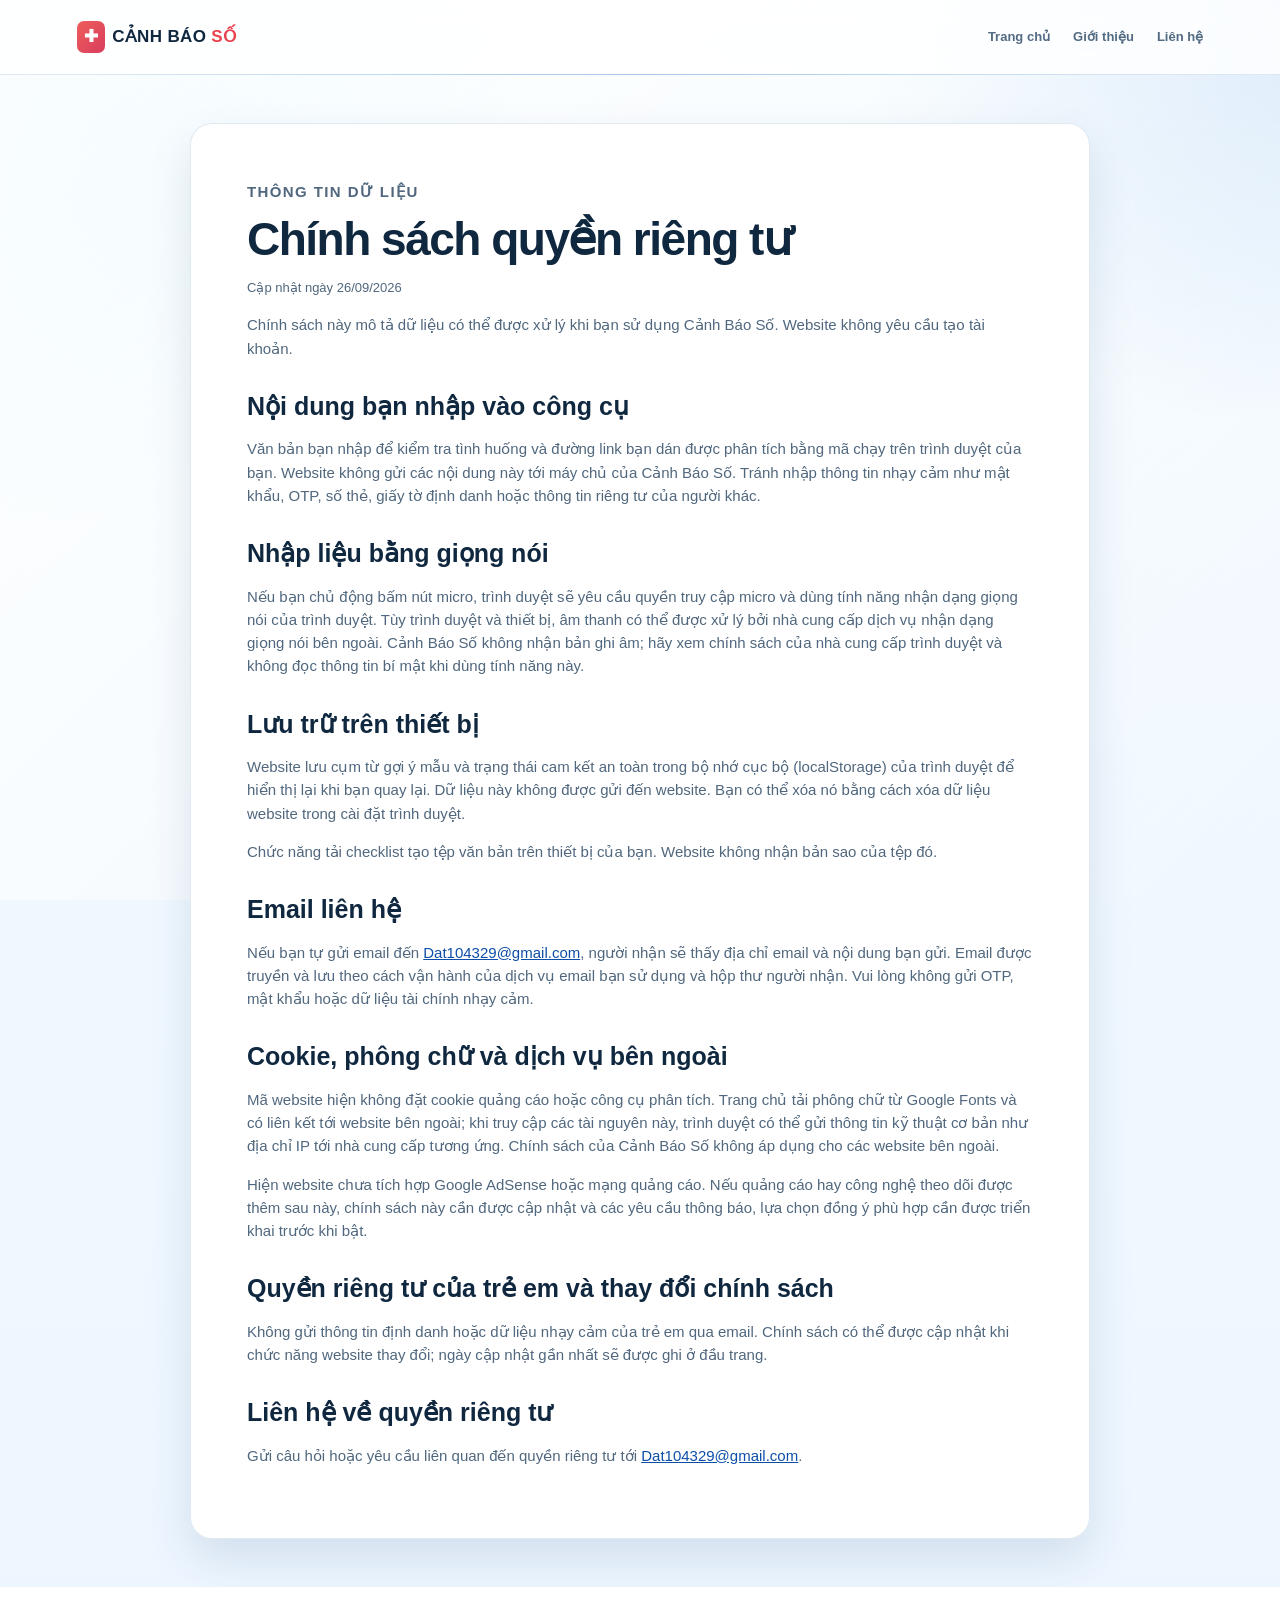
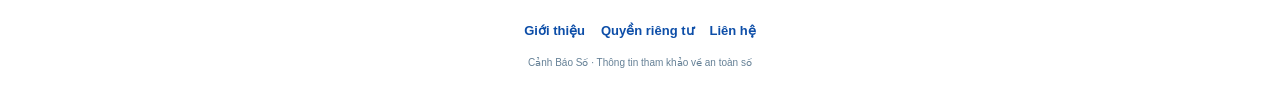
==== privacy.html @ 44743ea3 "Hoàn thiện commit" ====
<!doctype html>
<html lang="vi">
<head>
  <meta charset="UTF-8">
  <meta name="viewport" content="width=device-width, initial-scale=1.0">
  <title>Chính sách quyền riêng tư | Cảnh Báo Số</title>
  <meta name="description" content="Chính sách quyền riêng tư giải thích dữ liệu trình duyệt, lưu trữ cục bộ, nhập giọng nói và email liên hệ trên Cảnh Báo Số.">
  <link rel="stylesheet" href="style.css?v=20260926-review">
</head>
<body>
  <a class="skip-link" href="#content">Bỏ qua đến nội dung chính</a>
  <header class="page-header">
    <a class="brand" href="index.html"><i>✚</i>CẢNH BÁO <b>SỐ</b></a>
    <nav aria-label="Điều hướng chính">
      <a href="index.html">Trang chủ</a>
      <a href="about.html">Giới thiệu</a>
      <a href="contact.html">Liên hệ</a>
    </nav>
  </header>
  <main id="content" class="content-page" tabindex="-1">
    <p class="eyebrow">THÔNG TIN DỮ LIỆU</p>
    <h1>Chính sách quyền riêng tư</h1>
    <p class="page-updated">Cập nhật ngày 26/09/2026</p>
    <p>Chính sách này mô tả dữ liệu có thể được xử lý khi bạn sử dụng Cảnh Báo Số. Website không yêu cầu tạo tài khoản.</p>

    <h2>Nội dung bạn nhập vào công cụ</h2>
    <p>Văn bản bạn nhập để kiểm tra tình huống và đường link bạn dán được phân tích bằng mã chạy trên trình duyệt của bạn. Website không gửi các nội dung này tới máy chủ của Cảnh Báo Số. Tránh nhập thông tin nhạy cảm như mật khẩu, OTP, số thẻ, giấy tờ định danh hoặc thông tin riêng tư của người khác.</p>

    <h2>Nhập liệu bằng giọng nói</h2>
    <p>Nếu bạn chủ động bấm nút micro, trình duyệt sẽ yêu cầu quyền truy cập micro và dùng tính năng nhận dạng giọng nói của trình duyệt. Tùy trình duyệt và thiết bị, âm thanh có thể được xử lý bởi nhà cung cấp dịch vụ nhận dạng giọng nói bên ngoài. Cảnh Báo Số không nhận bản ghi âm; hãy xem chính sách của nhà cung cấp trình duyệt và không đọc thông tin bí mật khi dùng tính năng này.</p>

    <h2>Lưu trữ trên thiết bị</h2>
    <p>Website lưu cụm từ gợi ý mẫu và trạng thái cam kết an toàn trong bộ nhớ cục bộ (localStorage) của trình duyệt để hiển thị lại khi bạn quay lại. Dữ liệu này không được gửi đến website. Bạn có thể xóa nó bằng cách xóa dữ liệu website trong cài đặt trình duyệt.</p>
    <p>Chức năng tải checklist tạo tệp văn bản trên thiết bị của bạn. Website không nhận bản sao của tệp đó.</p>

    <h2>Email liên hệ</h2>
    <p>Nếu bạn tự gửi email đến <a href="mailto:Dat104329@gmail.com">Dat104329@gmail.com</a>, người nhận sẽ thấy địa chỉ email và nội dung bạn gửi. Email được truyền và lưu theo cách vận hành của dịch vụ email bạn sử dụng và hộp thư người nhận. Vui lòng không gửi OTP, mật khẩu hoặc dữ liệu tài chính nhạy cảm.</p>

    <h2>Cookie, phông chữ và dịch vụ bên ngoài</h2>
    <p>Mã website hiện không đặt cookie quảng cáo hoặc công cụ phân tích. Trang chủ tải phông chữ từ Google Fonts và có liên kết tới website bên ngoài; khi truy cập các tài nguyên này, trình duyệt có thể gửi thông tin kỹ thuật cơ bản như địa chỉ IP tới nhà cung cấp tương ứng. Chính sách của Cảnh Báo Số không áp dụng cho các website bên ngoài.</p>
    <p>Hiện website chưa tích hợp Google AdSense hoặc mạng quảng cáo. Nếu quảng cáo hay công nghệ theo dõi được thêm sau này, chính sách này cần được cập nhật và các yêu cầu thông báo, lựa chọn đồng ý phù hợp cần được triển khai trước khi bật.</p>

    <h2>Quyền riêng tư của trẻ em và thay đổi chính sách</h2>
    <p>Không gửi thông tin định danh hoặc dữ liệu nhạy cảm của trẻ em qua email. Chính sách có thể được cập nhật khi chức năng website thay đổi; ngày cập nhật gần nhất sẽ được ghi ở đầu trang.</p>

    <h2>Liên hệ về quyền riêng tư</h2>
    <p>Gửi câu hỏi hoặc yêu cầu liên quan đến quyền riêng tư tới <a href="mailto:Dat104329@gmail.com">Dat104329@gmail.com</a>.</p>
  </main>
  <footer>
    <nav class="footer-links" aria-label="Thông tin website">
      <a href="about.html">Giới thiệu</a>
      <a href="privacy.html">Quyền riêng tư</a>
      <a href="contact.html">Liên hệ</a>
    </nav>
    <small>Cảnh Báo Số · Thông tin tham khảo về an toàn số</small>
  </footer>
</body>
</html>
---- style.css ----
﻿:root {
  --ink: #10283f;
  --blue: #1a73d8;
  --blue-strong: #0d4ea8;
  --cyan: #6dd4ff;
  --pale: #ebf6ff;
  --line: rgba(116, 160, 202, 0.22);
  --muted: #5e7185;
  --red: #e14f5d;
  --bg: #eef6ff;
  --white: #ffffff;
  --shadow: 0 20px 45px rgba(20, 58, 105, 0.12);
  --shadow-lg: 0 26px 65px rgba(18, 52, 94, 0.15);
  --radius: 22px;
  --radius-sm: 12px;
  --transition: 0.25s ease;
  font-family: "Be Vietnam Pro", Arial, sans-serif;
}

* { box-sizing: border-box; }
html { scroll-behavior: smooth; }
html:focus-within { scroll-behavior: smooth; }
body {
  margin: 0;
  color: var(--ink);
  background:
    radial-gradient(circle at top left, rgba(109, 212, 255, 0.30), transparent 25%),
    radial-gradient(circle at top right, rgba(26, 115, 216, 0.18), transparent 20%),
    linear-gradient(180deg, #f4fbff 0%, #edf6ff 100%);
  line-height: 1.55;
  font-size: 16px;
  position: relative;
}
body::before {
  content: "";
  position: fixed;
  inset: 0;
  pointer-events: none;
  background: linear-gradient(135deg, rgba(255,255,255,0.9), rgba(255,255,255,0));
  z-index: -1;
}
body.large { font-size: 18px; }

a { color: inherit; }
button, input, textarea { font: inherit; }
.skip-link {
  position: fixed;
  top: 10px;
  left: 10px;
  z-index: 30;
  padding: 10px 14px;
  border-radius: 8px;
  background: var(--ink);
  color: #fff;
  transform: translateY(-150%);
}
.skip-link:focus { transform: translateY(0); }
.sr-only {
  position: absolute;
  width: 1px;
  height: 1px;
  padding: 0;
  margin: -1px;
  overflow: hidden;
  clip: rect(0, 0, 0, 0);
  white-space: nowrap;
  border: 0;
}
:focus-visible { outline: 3px solid #ff9c54; outline-offset: 3px; }

header {
  height: 75px;
  padding: 0 max(6vw, 28px);
  display: flex;
  align-items: center;
  justify-content: space-between;
  background: rgba(255, 255, 255, 0.82);
  border-bottom: 1px solid rgba(164, 194, 221, 0.36);
  position: sticky;
  top: 0;
  z-index: 20;
  backdrop-filter: blur(14px);
  -webkit-backdrop-filter: blur(14px);
}

header::after {
  content: "";
  position: absolute;
  right: 6vw;
  bottom: -1px;
  left: 6vw;
  height: 1px;
  background: linear-gradient(90deg, transparent, rgba(26, 115, 216, 0.28), transparent);
}

.brand {
  color: var(--ink);
  text-decoration: none;
  font-size: 17px;
  font-weight: 800;
  letter-spacing: 0.02em;
}

.brand i {
  font-style: normal;
  background: linear-gradient(135deg, #ee5f5b 0%, #d93d5d 100%);
  color: #fff;
  padding: 3px 7px;
  border-radius: 7px;
  margin-right: 7px;
  display: inline-grid;
  place-items: center;
}

.brand b { color: #e9414f; }

nav {
  display: flex;
  align-items: center;
  gap: clamp(12px, 1.8vw, 26px);
}

nav a {
  color: #536b82;
  text-decoration: none;
  font-size: 13px;
  font-weight: 700;
  position: relative;
}

nav a::after {
  content: "";
  position: absolute;
  left: 0;
  bottom: -8px;
  width: 100%;
  height: 2px;
  background: var(--blue);
  opacity: 0;
  transform: scaleX(0.3);
  transition: var(--transition);
}

nav a:hover::after,
nav a:focus-visible::after {
  opacity: 1;
  transform: scaleX(1);
}

.font {
  border: 1px solid #b7cbe0;
  background: #fff;
  border-radius: 9px;
  padding: 10px 12px;
  color: var(--ink);
  font: inherit;
  font-size: 12px;
  font-weight: 600;
  cursor: pointer;
  transition: var(--transition);
}

.font:hover { transform: translateY(-1px); }
.menu-button { display: none; }

.hero {
  min-height: 500px;
  padding: 92px max(9vw, 30px) 82px;
  display: grid;
  grid-template-columns: 1.35fr .65fr;
  gap: 75px;
  align-items: center;
  background:
    radial-gradient(circle at left center, rgba(109, 212, 255, 0.35), transparent 28%),
    linear-gradient(120deg, #edf9ff 0%, #e5f5ff 28%, #eef3ff 100%);
  position: relative;
  overflow: hidden;
}

.hero::before {
  content: "";
  position: absolute;
  top: -180px;
  right: -90px;
  width: 560px;
  height: 560px;
  border: 1px solid rgba(26, 115, 216, 0.14);
  border-radius: 50%;
  box-shadow:
    0 0 0 34px rgba(26, 115, 216, 0.035),
    0 0 0 68px rgba(26, 115, 216, 0.025);
  pointer-events: none;
}

.hero::after {
  content: "";
  position: absolute;
  right: 39%;
  bottom: 28px;
  width: 120px;
  height: 120px;
  border-radius: 34px;
  background: rgba(255, 255, 255, 0.28);
  transform: rotate(18deg);
  filter: blur(1px);
  pointer-events: none;
}

.hero > * { position: relative; z-index: 1; }

.eyebrow {
  margin: 0 0 10px;
  color: var(--blue);
  font-size: 11px;
  font-weight: 800;
  letter-spacing: 1.4px;
}

.hero h1, .heading h2, .help h2, .result h2 {
  margin: 0;
  letter-spacing: -1.6px;
  line-height: 1.12;
}

.hero h1 {
  font-size: clamp(34px, 4.3vw, 55px);
}

.hero h1 em {
  font-style: normal;
  color: var(--blue);
}

.hero > div > p {
  max-width: 650px;
  color: #50677e;
  font-size: 16px;
  margin: 21px 0 29px;
}

.primary, .diagnose {
  display: inline-block;
  border: 0;
  border-radius: 12px;
  padding: 15px 22px;
  background: linear-gradient(135deg, #1881ea 0%, #0a4ea5 100%);
  box-shadow: 0 16px 28px rgba(18, 93, 179, 0.26);
  color: #fff;
  text-decoration: none;
  font: inherit;
  font-size: 14px;
  font-weight: 700;
  cursor: pointer;
  transition: transform var(--transition), box-shadow var(--transition), filter var(--transition);
}

.primary:hover, .diagnose:hover {
  transform: translateY(-2px);
  box-shadow: 0 18px 30px rgba(18, 93, 179, 0.32);
  filter: brightness(1.02);
}

.hero aside {
  padding: 30px 28px 26px;
  border-radius: 24px;
  background: linear-gradient(180deg, #122d4e 0%, #0d223b 100%);
  color: #fff;
  box-shadow: 18px 18px 0 rgba(156, 204, 247, 0.88), 0 26px 52px rgba(17, 39, 63, 0.18);
  position: relative;
  border: 1px solid rgba(150, 188, 233, 0.35);
  overflow: hidden;
}

.hero aside::after {
  content: "";
  position: absolute;
  right: -44px;
  bottom: -58px;
  width: 150px;
  height: 150px;
  border: 22px solid rgba(109, 212, 255, 0.14);
  border-radius: 50%;
  pointer-events: none;
}

.cross {
  display: grid;
  place-items: center;
  width: 47px;
  height: 47px;
  border-radius: 50%;
  background: linear-gradient(135deg, #e95c60 0%, #d63b42 100%);
  font-size: 24px;
  box-shadow: 0 10px 20px rgba(224, 92, 96, 0.3);
}

.hero aside p {
  margin: 21px 0 5px;
  color: #9ec8ee;
  font-size: 11px;
  font-weight: 800;
}

.hero aside strong {
  font-size: 21px;
  line-height: 1.5;
}

.hero aside small {
  display: block;
  margin-top: 20px;
  color: #c7dbe9;
  font-size: 11px;
}

.program,
.clinic,
.now,
.link-check,
.signs,
.news,
.tools,
.official,
.faq {
  padding: 80px max(10vw, 30px);
}

.program > *,
.clinic > *,
.signs > *,
.scenarios > *,
.news > *,
.tools > *,
.official > *,
.faq > * {
  width: min(1180px, 100%);
  margin-left: auto;
  margin-right: auto;
}

.program {
  background: linear-gradient(180deg, #f7fbff 0%, #eef8ff 100%);
}

.program-grid {
  display: grid;
  grid-template-columns: repeat(2, minmax(0, 1fr));
  gap: 18px;
  margin-top: 32px;
}

.program-item {
  display: block;
  padding: 22px 20px;
  border: 1px solid var(--line);
  border-radius: 14px;
  background: #fff;
  box-shadow: var(--shadow);
  color: inherit;
  text-decoration: none;
  transition: transform var(--transition), border-color var(--transition), box-shadow var(--transition);
  position: relative;
  overflow: hidden;
}

.program-item::after {
  content: "→";
  position: absolute;
  top: 18px;
  right: 20px;
  color: #9bbbd8;
  font-size: 19px;
  font-weight: 700;
  transition: color var(--transition), transform var(--transition);
}

.program-item:hover,
.program-item:focus-visible {
  transform: translateY(-3px);
  border-color: rgba(26, 115, 216, 0.5);
  box-shadow: 0 18px 32px rgba(20, 118, 212, 0.13);
}

.program-item:hover::after,
.program-item:focus-visible::after {
  color: var(--blue);
  transform: translateX(3px);
}

.program-item h3 {
  margin: 0 0 10px;
  font-size: 18px;
  line-height: 1.3;
}

.program-item p {
  margin: 0;
  color: var(--muted);
  font-size: 14px;
}

.heading { max-width: 700px; }
.heading h2 { font-size: clamp(28px, 3vw, 40px); }
.heading > p:last-child {
  margin: 12px 0 0;
  color: var(--muted);
  font-size: 14px;
}

.exam {
  max-width: 810px;
  margin-top: 30px;
  padding: 28px 28px 24px;
  background: linear-gradient(180deg, rgba(255,255,255,0.96), rgba(244,249,255,0.96));
  border: 1px solid rgba(126, 170, 214, 0.28);
  border-radius: 26px;
  box-shadow: var(--shadow-lg);
  backdrop-filter: blur(4px);
}

.steps {
  display: flex;
  align-items: center;
  margin-bottom: 28px;
  color: #9aabba;
  font-size: 11px;
  font-weight: 700;
}

.steps span {
  padding: 6px 9px;
  border-radius: 6px;
  background: #eff3f6;
}

.steps span.on {
  color: #fff;
  background: var(--blue);
}

.steps i {
  height: 1px;
  flex: 1;
  background: #d8e2ec;
}

.exam label {
  font-size: 13px;
  font-weight: 800;
}

.story-label-row {
  display: flex;
  align-items: center;
  justify-content: space-between;
  gap: 12px;
  min-width: 0;
}

.voice-input {
  display: inline-flex;
  align-items: center;
  gap: 6px;
  justify-content: center;
  width: 40px;
  min-width: 40px;
  flex: 0 0 40px;
  height: 40px;
  padding: 0;
  border: 1px solid rgba(26, 115, 216, 0.3);
  border-radius: 999px;
  background: #edf6ff;
  color: #1766b1;
  font-size: 19px;
  line-height: 1;
  cursor: pointer;
  transition: background var(--transition), border-color var(--transition), transform var(--transition);
}

.voice-input:hover,
.voice-input:focus-visible {
  border-color: var(--blue);
  background: #e1f1ff;
  transform: translateY(-1px);
}

.voice-input.is-listening {
  border-color: #d9535b;
  background: #fff0f1;
  color: #b23c43;
}

.voice-input.is-listening .mic-icon {
  animation: mic-pulse 1s ease-in-out infinite;
}

.mic-icon {
  display: inline-flex;
  width: 20px;
  height: 20px;
}

.mic-icon svg {
  width: 100%;
  height: 100%;
  fill: none;
  stroke: currentColor;
  stroke-linecap: round;
  stroke-linejoin: round;
  stroke-width: 1.8;
}

@keyframes mic-pulse {
  0%, 100% { transform: scale(1); }
  50% { transform: scale(1.18); }
}

.exam textarea {
  display: block;
  width: 100%;
  height: 150px;
  margin-top: 10px;
  padding: 15px 16px;
  border: 1px solid rgba(123, 162, 212, 0.42);
  border-radius: 16px;
  resize: vertical;
  font: inherit;
  font-size: 14px;
  outline: none;
  background: linear-gradient(180deg, rgba(248,252,255,0.96), rgba(240,248,255,0.96));
  color: var(--ink);
  box-shadow: inset 0 1px 2px rgba(20, 51, 84, 0.03);
  transition: border-color 0.2s ease, box-shadow 0.2s ease;
}

.exam textarea:focus {
  border-color: rgba(26, 115, 216, 0.68);
  box-shadow: 0 0 0 4px rgba(26, 115, 216, 0.08);
}
.field-help {
  margin: 7px 0 0;
  color: #71879a;
  font-size: 11px;
}

.quick {
  margin: 16px 0 18px;
  font-size: 11px;
  color: #61778d;
}

.quick button {
  margin: 7px 5px 0 0;
  padding: 8px 12px;
  border: 1px solid rgba(133, 176, 224, 0.62);
  border-radius: 999px;
  background: linear-gradient(180deg, #f4faff 0%, #edf6ff 100%);
  color: #32618a;
  font: inherit;
  font-size: 11px;
  font-weight: 700;
  cursor: pointer;
  transition: transform var(--transition), border-color var(--transition), box-shadow var(--transition);
}

.quick button:hover {
  border-color: rgba(26, 115, 216, 0.8);
  background: linear-gradient(180deg, #edf7ff 0%, #e2f2ff 100%);
  box-shadow: 0 10px 18px rgba(26, 115, 216, 0.1);
  transform: translateY(-1px);
}

.privacy { margin: 13px 0 0; color: #8497a8; font-size: 10px; }

.link-check {
  background: linear-gradient(180deg, #f4f9ff 0%, #edf7ff 100%);
}

.link-form {
  max-width: 900px;
  margin-top: 26px;
}

.link-form label {
  display: block;
  margin-bottom: 8px;
  font-size: 13px;
  font-weight: 800;
}

.story-label-row {
  align-items: flex-start;
  flex-direction: column;
  gap: 8px;
}

.link-input-row {
  display: flex;
  gap: 10px;
}

.link-input-row input {
  min-width: 0;
  flex: 1;
  padding: 13px 15px;
  border: 1px solid rgba(123, 162, 212, 0.45);
  border-radius: 12px;
  background: #fff;
  color: var(--ink);
  outline: none;
}

.link-input-row input:focus {
  border-color: var(--blue);
  box-shadow: 0 0 0 4px rgba(26, 115, 216, 0.1);
}

.link-input-row button {
  border: 0;
  border-radius: 12px;
  padding: 0 20px;
  background: var(--blue);
  color: #fff;
  font: inherit;
  font-size: 13px;
  font-weight: 700;
  cursor: pointer;
}

.link-input-row button:hover { background: var(--blue-strong); }

.link-result {
  max-width: 900px;
  margin-top: 18px;
  padding: 17px 19px;
  border-left: 4px solid;
  border-radius: 10px;
  font-size: 13px;
}

.link-result strong { font-size: 14px; }
.link-result p { margin: 7px 0 0; color: var(--muted); }
.link-result ul { margin: 9px 0 0; padding-left: 20px; color: #6e4b3b; }
.link-result li { margin: 4px 0; }
.link-safe { border-color: #3d9b66; background: #effaf3; }
.link-safe strong { color: #287547; }
.link-recognized { border-color: #287ed6; background: #edf6ff; }
.link-recognized strong { color: #1766b1; }
.link-danger { border-color: #dc5a5e; background: #fff3f3; }
.link-danger strong { color: #b23c43; }
.link-meta { overflow-wrap: anywhere; font-size: 12px; }
.link-meta b { color: var(--ink); }

.result {
  max-width: min(1000px, 80vw);
  margin: 0 auto 80px;
  padding: 33px;
  background: linear-gradient(180deg, rgba(255,255,255,0.98), rgba(248,252,255,0.98));
  border: 1px solid rgba(240, 146, 154, 0.4);
  border-radius: 22px;
  box-shadow: 0 18px 34px rgba(18, 48, 84, 0.12);
}

.result-head {
  display: flex;
  justify-content: space-between;
  align-items: start;
  gap: 20px;
}

.result h2 { font-size: clamp(26px, 2vw, 31px); }

.badge {
  padding: 7px 10px;
  border-radius: 7px;
  background: #fff0f0;
  color: #bc3f43;
  font-size: 11px;
  font-weight: 800;
}

.summary {
  padding: 18px 0 20px;
  border-bottom: 1px solid var(--line);
  color: #536b80;
  font-size: 14px;
}

.result-grid {
  display: grid;
  grid-template-columns: 1fr 1fr;
  gap: 18px;
  margin-top: 18px;
}

.result-grid article {
  padding: 19px;
  border-radius: 10px;
  background: #fff7f7;
}

.result-grid .action-card { background: #eff8ff; }

.result-grid h3 {
  margin: 0;
  font-size: 14px;
}

.result-note {
  margin: 8px 0 0;
  color: #71879a;
  font-size: 11px;
  line-height: 1.55;
}

.result-grid ul, .result-grid ol {
  margin: 12px 0 0;
  padding-left: 20px;
  color: #50677e;
  font-size: 12px;
}

.result-grid li { margin: 8px 0; }

.risk-meter {
  display: flex;
  align-items: center;
  gap: 11px;
  margin-top: 14px;
  color: #667f93;
  font-size: 11px;
  font-weight: 700;
}

.risk-meter div {
  height: 7px;
  flex: 1;
  max-width: 230px;
  overflow: hidden;
  border-radius: 8px;
  background: #e7edf2;
}

.risk-meter i {
  display: block;
  height: 100%;
  width: 80%;
  border-radius: inherit;
  background: #df5356;
  transition: width 0.3s ease, background 0.3s ease;
}

.risk-meter b { color: #bd3f43; }

.result-tools {
  display: flex;
  gap: 9px;
  margin-top: 18px;
}

.result-tools button,
.tool-grid button {
  border: 1px solid rgba(147, 186, 224, 0.7);
  border-radius: 10px;
  padding: 10px 12px;
  background: linear-gradient(180deg, #ffffff 0%, #f4faff 100%);
  color: #225f9d;
  font: inherit;
  font-size: 11px;
  font-weight: 700;
  cursor: pointer;
  transition: transform var(--transition), box-shadow var(--transition), border-color var(--transition);
}

.now {
  padding: 58px max(9vw, 30px);
  background: #fff;
  border-top: 1px solid rgba(116, 160, 202, 0.16);
  border-bottom: 1px solid rgba(116, 160, 202, 0.16);
}

.now-intro {
  max-width: 710px;
}

.now-intro h2 {
  margin: 0;
  font-size: clamp(28px, 3vw, 40px);
  letter-spacing: -1.4px;
  line-height: 1.15;
}

.now-intro > p:last-child {
  max-width: 650px;
  margin: 12px 0 0;
  color: var(--muted);
  font-size: 14px;
}

.now-steps {
  display: grid;
  grid-template-columns: repeat(3, 1fr);
  gap: 14px;
  margin-top: 28px;
}

.now-steps article {
  padding: 20px;
  border: 1px solid var(--line);
  border-radius: 16px;
  background: linear-gradient(180deg, #fbfdff, #f2f8ff);
}

.now-steps b {
  color: var(--red);
  font-size: 13px;
}

.now-steps h3 {
  margin: 12px 0 6px;
  font-size: 15px;
}

.now-steps p {
  margin: 0;
  color: var(--muted);
  font-size: 13px;
}

.now-link {
  display: inline-block;
  margin-top: 20px;
  color: var(--blue);
  font-size: 13px;
  font-weight: 800;
  text-decoration: none;
}

.now-link:hover,
.now-link:focus-visible {
  text-decoration: underline;
}

.quick-actions {
  position: fixed;
  right: 20px;
  bottom: 20px;
  z-index: 15;
  display: flex;
  align-items: center;
  gap: 8px;
  padding: 7px;
  border: 1px solid rgba(116, 160, 202, 0.35);
  border-radius: 999px;
  background: rgba(255, 255, 255, 0.92);
  box-shadow: 0 14px 32px rgba(18, 52, 94, 0.18);
  backdrop-filter: blur(12px);
}

.quick-actions button,
.quick-actions a {
  border: 0;
  border-radius: 999px;
  padding: 10px 13px;
  color: var(--ink);
  background: transparent;
  font: inherit;
  font-size: 11px;
  font-weight: 700;
  text-decoration: none;
  cursor: pointer;
}

.quick-actions button {
  color: #fff;
  background: #d94b57;
}

.quick-actions a:hover,
.quick-actions a:focus-visible {
  background: #edf6ff;
}

.result-tools button:hover,
.tool-grid button:hover {
  transform: translateY(-1px);
  border-color: rgba(26, 115, 216, 0.7);
  box-shadow: 0 10px 18px rgba(26, 115, 216, 0.08);
}

.bottom-result {
  display: flex;
  justify-content: space-between;
  align-items: center;
  gap: 18px;
  margin-top: 18px;
  color: #667f93;
  font-size: 11px;
}

.bottom-result p { margin: 0; }

.bottom-result a {
  color: var(--blue);
  font-weight: 800;
  text-decoration: none;
  white-space: nowrap;
}

.signs {
  background: #fff;
}

.sign-grid {
  display: grid;
  grid-template-columns: repeat(5, 1fr);
  gap: 14px;
  margin-top: 31px;
}

.sign-grid article {
  padding: 20px;
  border: 1px solid var(--line);
  border-radius: 12px;
  background: #fbfdff;
  transition: transform var(--transition), box-shadow var(--transition), border-color var(--transition);
}

.sign-grid article:hover {
  transform: translateY(-4px);
  border-color: rgba(26, 115, 216, 0.35);
  box-shadow: 0 16px 28px rgba(20, 58, 105, 0.09);
}

.sign-grid b { color: #e9414f; font-size: 13px; }
.sign-grid h3 { font-size: 14px; margin: 15px 0 7px; }
.sign-grid p {
  margin: 0;
  color: var(--muted);
  font-size: 12px;
}

.ai-signs {
  padding: 80px max(10vw, 30px);
  background: linear-gradient(180deg, #f4f9ff 0%, #eaf5ff 100%);
}

.ai-sign-grid {
  display: grid;
  grid-template-columns: repeat(3, minmax(0, 1fr));
  gap: 16px;
  margin-top: 30px;
}

.ai-sign-grid article {
  min-height: 190px;
  padding: 22px;
  border: 1px solid rgba(116, 160, 202, 0.24);
  border-radius: 16px;
  background: rgba(255, 255, 255, 0.88);
  box-shadow: 0 14px 30px rgba(20, 58, 105, 0.08);
  transition: transform var(--transition), box-shadow var(--transition), border-color var(--transition);
}

.ai-sign-grid article:hover {
  transform: translateY(-4px);
  border-color: rgba(26, 115, 216, 0.32);
  box-shadow: 0 20px 34px rgba(20, 58, 105, 0.13);
}

.ai-sign-number {
  display: inline-grid;
  place-items: center;
  width: 32px;
  height: 32px;
  border-radius: 10px;
  background: #e5f2ff;
  color: var(--blue);
  font-size: 11px;
  font-weight: 800;
}

.ai-sign-grid h3 {
  margin: 14px 0 8px;
  font-size: 15px;
  line-height: 1.4;
}

.ai-sign-grid p {
  margin: 0;
  color: var(--muted);
  font-size: 13px;
}

.ai-check-note {
  display: flex;
  gap: 10px;
  align-items: flex-start;
  max-width: 900px;
  margin: 24px auto 0;
  padding: 16px 18px;
  border-left: 4px solid var(--blue);
  border-radius: 10px;
  background: rgba(255, 255, 255, 0.75);
  color: #50677e;
  font-size: 13px;
}

.ai-check-note strong {
  flex: 0 0 auto;
  color: var(--blue-strong);
}

.scenarios {
  background: linear-gradient(180deg, #ffffff 0%, #f4f9ff 100%);
}

.scenario-grid {
  display: grid;
  grid-template-columns: repeat(4, minmax(0, 1fr));
  gap: 18px;
  margin-top: 30px;
}

.scenario-card {
  background: #fff;
  border: 1px solid var(--line);
  border-radius: 14px;
  padding: 20px;
  box-shadow: var(--shadow);
}

.scenario-tag {
  display: inline-block;
  padding: 5px 8px;
  border-radius: 999px;
  background: #eef7ff;
  color: var(--blue);
  font-size: 10px;
  font-weight: 800;
  letter-spacing: 0.08em;
  text-transform: uppercase;
}

.scenario-card h3 {
  margin: 14px 0 10px;
  font-size: 15px;
  line-height: 1.45;
}

.scenario-card p {
  margin: 0;
  color: var(--muted);
  font-size: 13px;
}

.card-link {
  display: inline-block;
  margin-top: 15px;
  color: var(--blue);
  font-size: 12px;
  font-weight: 800;
  text-decoration: none;
}

.card-link:hover,
.card-link:focus-visible {
  text-decoration: underline;
}

.faq {
  background: #fff;
}

.faq-list {
  display: grid;
  gap: 16px;
  margin-top: 28px;
}

.faq-list,
.news-grid,
.tool-grid,
.official-grid,
.scenario-grid,
.sign-grid {
  align-items: stretch;
}

.faq-list details {
  padding: 18px 20px;
  border: 1px solid var(--line);
  border-radius: 12px;
  background: #f8fbff;
}

.faq-list summary {
  cursor: pointer;
  font-weight: 800;
  font-size: 16px;
  list-style: none;
}
.faq-list summary::-webkit-details-marker { display: none; }
.faq-list summary::after {
  content: "+";
  float: right;
  color: var(--blue);
  font-size: 22px;
  line-height: 1;
}
.faq-list details[open] summary::after { content: "−"; }
.faq-list details[open] summary { margin-bottom: 8px; }
.faq-list h3 {
  margin: 0 0 8px;
  font-size: 16px;
}

.faq-list p {
  margin: 0;
  color: var(--muted);
  font-size: 14px;
}

.news {
  background: linear-gradient(180deg, #f3f9ff 0%, #edf7ff 100%);
}

.news-grid {
  display: grid;
  grid-template-columns: repeat(3, minmax(0, 1fr));
  gap: 18px;
  margin-top: 30px;
}

.news-card {
  display: block;
  background: #fff;
  border: 1px solid var(--line);
  border-radius: 14px;
  padding: 20px;
  box-shadow: var(--shadow);
  color: inherit;
  text-decoration: none;
  transition: transform 0.2s ease, border-color 0.2s ease, box-shadow 0.2s ease;
}

.news-card:hover,
.news-card:focus-visible {
  transform: translateY(-2px);
  border-color: #9dc9f5;
  box-shadow: 0 18px 28px rgba(20, 118, 212, 0.12);
}

.news-tag {
  display: inline-block;
  padding: 5px 8px;
  border-radius: 999px;
  background: #e9f4ff;
  color: var(--blue);
  font-size: 10px;
  font-weight: 800;
  letter-spacing: 0.08em;
  text-transform: uppercase;
}

.news-card h3 {
  margin: 12px 0 10px;
  font-size: 17px;
  line-height: 1.4;
}

.news-card p {
  margin: 0;
  color: var(--muted);
  font-size: 12px;
}

.news-meta {
  display: flex;
  justify-content: space-between;
  gap: 12px;
  margin-top: 16px;
  padding-top: 12px;
  border-top: 1px solid #edf2f7;
  color: #7c8ea0;
  font-size: 10px;
  font-weight: 700;
}

.tools { background: #eef8ff; }

.tool-grid {
  display: grid;
  grid-template-columns: repeat(3, 1fr);
  gap: 16px;
  margin-top: 30px;
}

.tool-grid article {
  padding: 22px;
  background: linear-gradient(180deg, rgba(255,255,255,0.98), rgba(244,249,255,0.96));
  border: 1px solid rgba(136, 173, 220, 0.26);
  border-radius: 18px;
  box-shadow: var(--shadow);
}

.tool-grid span {
  display: grid;
  place-items: center;
  width: 37px;
  height: 37px;
  border-radius: 10px;
  background: #e3f1ff;
  color: var(--blue);
  font-size: 19px;
  font-weight: 800;
}

.tool-grid h3 { margin: 14px 0 8px; font-size: 15px; }
.tool-grid p {
  min-height: 58px;
  margin: 0;
  color: var(--muted);
  font-size: 12px;
}

.tool-grid strong {
  display: block;
  margin-top: 11px;
  color: #47708f;
  font-size: 11px;
}

.official {
  background: #fff;
}

.official-grid {
  display: grid;
  grid-template-columns: repeat(4, 1fr);
  gap: 14px;
  margin-top: 30px;
}

.official-card {
  display: block;
  padding: 20px;
  border: 1px solid rgba(142, 179, 221, 0.26);
  border-radius: 18px;
  background: linear-gradient(180deg, rgba(255,255,255,0.98), rgba(246,250,255,0.98));
  color: inherit;
  text-decoration: none;
  transition: transform 0.2s ease, border-color 0.2s ease, box-shadow 0.2s ease;
}

.official-card:hover,
.official-card:focus-visible {
  transform: translateY(-2px);
  border-color: rgba(26, 115, 216, 0.5);
  box-shadow: 0 18px 30px rgba(20, 118, 212, 0.12);
}

.official-card > span:first-child { font-size: 24px; }
.official-grid h3 { margin: 10px 0 5px; font-size: 14px; }
.official-grid p {
  min-height: 58px;
  margin: 0;
  color: var(--muted);
  font-size: 12px;
}

.official-link {
  display: inline-block;
  margin-top: 12px;
  color: var(--blue);
  font-size: 12px;
  font-weight: 800;
  text-decoration: none;
}

.source-note {
  margin: 18px 0 0;
  color: #8293a2;
  font-size: 10px;
}

.help {
  display: grid;
  grid-template-columns: 1fr 1fr;
  gap: 90px;
  padding: 70px max(10vw, 30px);
  background: var(--ink);
  color: #fff;
}

.help > * {
  width: min(580px, 100%);
}

.help .eyebrow { color: #8cc9ff; }
.help h2 { font-size: clamp(30px, 3vw, 38px); }
.help > div > p:last-child {
  color: #c2d8e9;
  font-size: 14px;
}

.help ol {
  padding: 0;
  margin: 0;
  list-style: none;
}

.help li {
  padding: 15px 0;
  border-bottom: 1px solid #31536f;
  display: grid;
  grid-template-columns: 175px 1fr;
  gap: 10px;
}

.help li b { color: #ffbd7d; font-size: 13px; }
.help li span { color: #c9dce9; font-size: 13px; }

footer {
  padding: 22px 20px;
  text-align: center;
  background: #fff;
  color: #658096;
  font-size: 12px;
}

.footer-links {
  display: flex;
  justify-content: center;
  flex-wrap: wrap;
  gap: 16px;
  margin: 12px 0;
}

.footer-links a {
  color: var(--blue-strong);
  font-weight: 700;
}

.page-header {
  min-height: 75px;
  height: auto;
}

.page-header nav {
  display: flex;
  flex-wrap: wrap;
}

.content-page {
  width: min(900px, calc(100% - 40px));
  margin: 48px auto;
  padding: clamp(24px, 5vw, 56px);
  border: 1px solid var(--line);
  border-radius: var(--radius);
  background: #fff;
  box-shadow: var(--shadow);
}

.content-page h1 {
  margin: 0;
  font-size: clamp(32px, 5vw, 46px);
  letter-spacing: -1.5px;
  line-height: 1.15;
}

.content-page h2 {
  margin: 30px 0 8px;
  font-size: clamp(20px, 3vw, 25px);
  line-height: 1.3;
}

.content-page p,
.content-page li {
  color: #50677e;
  font-size: 15px;
}

.content-page li { margin: 8px 0; }
.content-page a { color: var(--blue-strong); }
.page-updated { margin-top: 12px; color: var(--muted); font-size: 13px !important; }

.page-header nav a {
  padding: 8px 0;
  white-space: nowrap;
}

.contact-email {
  display: inline-block;
  margin: 8px 0;
  font-size: 20px;
  font-weight: 800;
  overflow-wrap: anywhere;
}

#toast {
  position: fixed;
  bottom: 23px;
  left: 50%;
  z-index: 11;
  padding: 11px 16px;
  transform: translate(-50%, 100px);
  opacity: 0;
  border-radius: 8px;
  background: #143957;
  color: #fff;
  font-size: 12px;
  transition: 0.25s ease;
}

#toast.show {
  transform: translate(-50%, 0);
  opacity: 1;
}

dialog {
  border: 0;
  border-radius: 15px;
  max-width: 430px;
  padding: 0;
  box-shadow: 0 20px 55px rgba(16, 43, 69, 0.4);
}

dialog::backdrop { background: rgba(16, 43, 69, 0.55); }

dialog > div {
  padding: 32px;
}

dialog h2 {
  margin: 0;
  font-size: 29px;
  letter-spacing: -1px;
}

dialog p:not(.eyebrow) {
  color: #5a7186;
  font-size: 14px;
}

dialog button {
  border: 0;
  border-radius: 8px;
  padding: 11px 15px;
  background: var(--blue);
  color: #fff;
  font: inherit;
  font-size: 13px;
  font-weight: 700;
  cursor: pointer;
}

@media (max-width: 960px) {
  .program-grid { grid-template-columns: 1fr; }
  .news-grid { grid-template-columns: repeat(2, 1fr); }
  .official-grid { grid-template-columns: repeat(2, 1fr); }
  .sign-grid { grid-template-columns: repeat(2, 1fr); }
  .scenario-grid { grid-template-columns: repeat(2, 1fr); }
}

@media (max-width: 760px) {
  .page-header {
    align-items: flex-start;
    flex-direction: column;
    gap: 8px;
    padding: 14px 18px;
  }

  .page-header nav { gap: 12px; }
  .page-header nav a { font-size: 12px; }
  .content-page { width: min(calc(100% - 24px), 900px); margin: 24px auto; }
  header { padding: 0 18px; }
  .menu-button {
    display: block;
    margin-left: auto;
    margin-right: 8px;
    border: 1px solid #b7cbe0;
    border-radius: 9px;
    padding: 7px 10px;
    background: #fff;
    color: var(--ink);
    cursor: pointer;
  }
  nav {
    position: absolute;
    top: 75px;
    left: 0;
    right: 0;
    display: none;
    padding: 12px 24px 18px;
    background: rgba(255, 255, 255, 0.98);
    border-bottom: 1px solid var(--line);
    box-shadow: 0 12px 22px rgba(20, 58, 105, 0.08);
  }
  nav.open { display: grid; gap: 14px; }
  .brand { font-size: 13px; }

  .hero {
    padding: 58px 24px;
    grid-template-columns: 1fr;
    gap: 35px;
  }

  .program,
  .clinic,
  .signs,
  .ai-signs,
  .scenarios,
  .tools,
  .official,
  .news,
  .help,
  .faq {
    padding-left: 24px;
    padding-right: 24px;
  }

  .hero h1 { font-size: 38px; }
  .result {
    max-width: calc(100% - 42px);
    padding: 23px;
  }

  .result-head,
  .bottom-result { display: block; }

  .badge { display: inline-block; margin-top: 12px; }
  .result-grid, .help, .tool-grid, .news-grid, .official-grid, .sign-grid, .scenario-grid, .ai-sign-grid { grid-template-columns: 1fr; }
  .help { gap: 30px; }
  .ai-check-note { display: block; }
  .ai-check-note strong { display: block; margin-bottom: 5px; }
  .help li { grid-template-columns: 1fr; gap: 3px; }
  .quick button { display: block; width: 100%; text-align: left; }
  .steps { font-size: 9px; }
  .result-tools { display: grid; }
  .font { font-size: 10px; }
  .link-input-row { display: grid; }
  .link-input-row button { min-height: 44px; }
  .now-steps { grid-template-columns: 1fr; }
  .now-steps article { padding: 17px; }
  .quick-actions {
    right: 12px;
    bottom: 12px;
    left: 12px;
    justify-content: space-between;
  }
  .quick-actions button,
  .quick-actions a { flex: 1; text-align: center; }
}
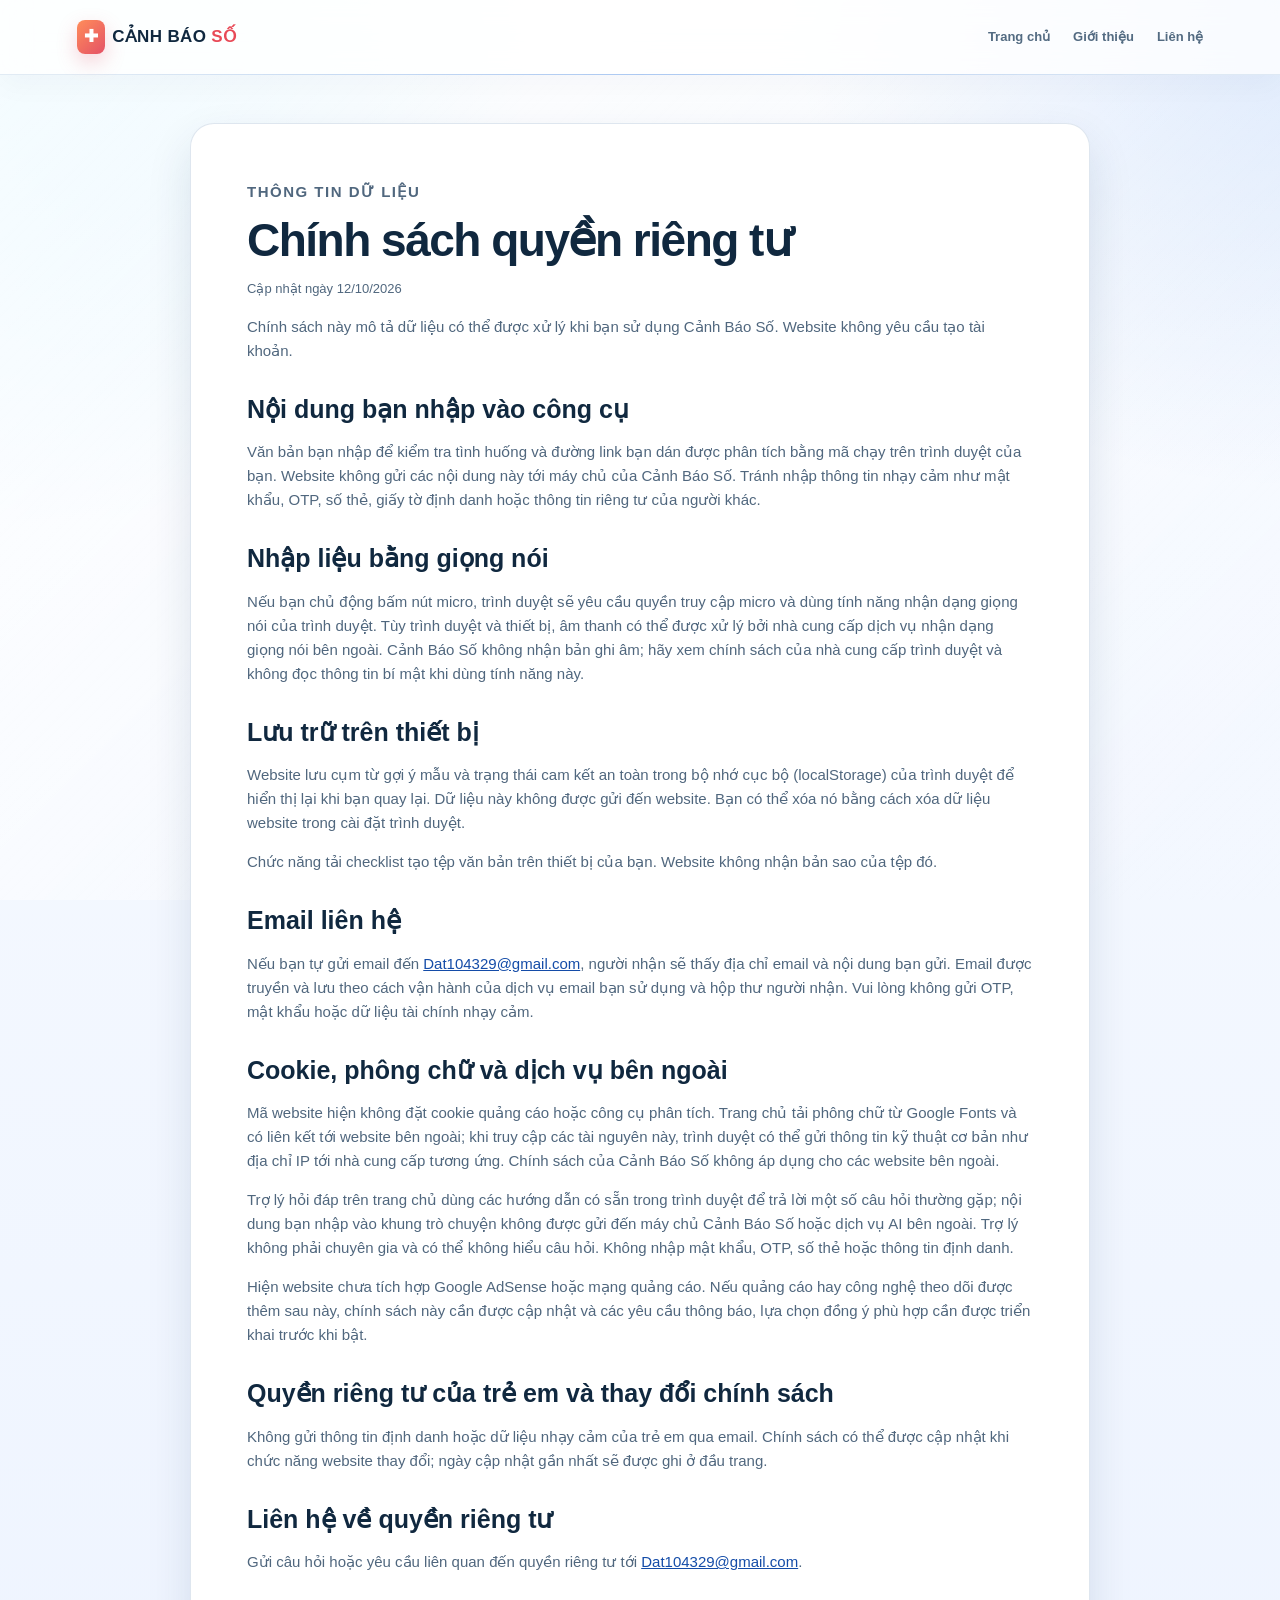
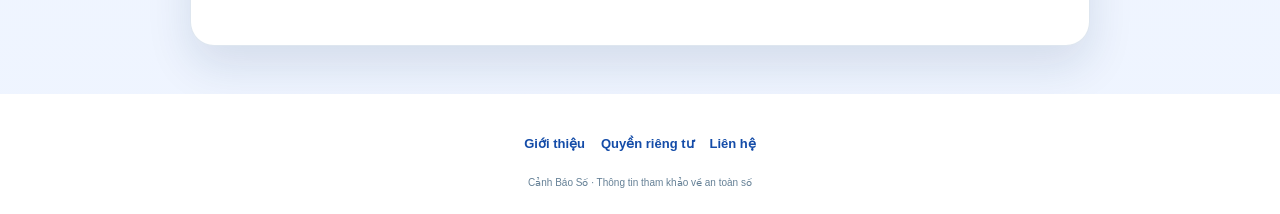
==== commit 4d4cf8d7: "Add offline safety chatbot Replace external AI prompt links with an on-device chatbot that offers si" ====
--- a/privacy.html
+++ b/privacy.html
@@ -20,7 +20,7 @@
   <main id="content" class="content-page" tabindex="-1">
     <p class="eyebrow">THÔNG TIN DỮ LIỆU</p>
     <h1>Chính sách quyền riêng tư</h1>
-    <p class="page-updated">Cập nhật ngày 26/09/2026</p>
+    <p class="page-updated">Cập nhật ngày 12/10/2026</p>
     <p>Chính sách này mô tả dữ liệu có thể được xử lý khi bạn sử dụng Cảnh Báo Số. Website không yêu cầu tạo tài khoản.</p>
 
     <h2>Nội dung bạn nhập vào công cụ</h2>
@@ -38,6 +38,7 @@
 
     <h2>Cookie, phông chữ và dịch vụ bên ngoài</h2>
     <p>Mã website hiện không đặt cookie quảng cáo hoặc công cụ phân tích. Trang chủ tải phông chữ từ Google Fonts và có liên kết tới website bên ngoài; khi truy cập các tài nguyên này, trình duyệt có thể gửi thông tin kỹ thuật cơ bản như địa chỉ IP tới nhà cung cấp tương ứng. Chính sách của Cảnh Báo Số không áp dụng cho các website bên ngoài.</p>
+    <p>Trợ lý hỏi đáp trên trang chủ dùng các hướng dẫn có sẵn trong trình duyệt để trả lời một số câu hỏi thường gặp; nội dung bạn nhập vào khung trò chuyện không được gửi đến máy chủ Cảnh Báo Số hoặc dịch vụ AI bên ngoài. Trợ lý không phải chuyên gia và có thể không hiểu câu hỏi. Không nhập mật khẩu, OTP, số thẻ hoặc thông tin định danh.</p>
     <p>Hiện website chưa tích hợp Google AdSense hoặc mạng quảng cáo. Nếu quảng cáo hay công nghệ theo dõi được thêm sau này, chính sách này cần được cập nhật và các yêu cầu thông báo, lựa chọn đồng ý phù hợp cần được triển khai trước khi bật.</p>
 
     <h2>Quyền riêng tư của trẻ em và thay đổi chính sách</h2>
--- a/style.css
+++ b/style.css
@@ -1,18 +1,21 @@
 ﻿:root {
   --ink: #10283f;
-  --blue: #1a73d8;
-  --blue-strong: #0d4ea8;
-  --cyan: #6dd4ff;
-  --pale: #ebf6ff;
-  --line: rgba(116, 160, 202, 0.22);
-  --muted: #5e7185;
-  --red: #e14f5d;
-  --bg: #eef6ff;
+  --ink-soft: #334d67;
+  --blue: #1f6feb;
+  --blue-strong: #144ca8;
+  --blue-deep: #0d2341;
+  --cyan: #72d6ff;
+  --pale: #edf6ff;
+  --line: rgba(76, 118, 164, 0.18);
+  --muted: #536d84;
+  --red: #e0525d;
+  --red-soft: #fff2f2;
+  --bg: #f4f8ff;
   --white: #ffffff;
-  --shadow: 0 20px 45px rgba(20, 58, 105, 0.12);
-  --shadow-lg: 0 26px 65px rgba(18, 52, 94, 0.15);
-  --radius: 22px;
-  --radius-sm: 12px;
+  --shadow: 0 20px 45px rgba(15, 46, 90, 0.12);
+  --shadow-lg: 0 30px 72px rgba(20, 47, 80, 0.18);
+  --radius: 24px;
+  --radius-sm: 14px;
   --transition: 0.25s ease;
   font-family: "Be Vietnam Pro", Arial, sans-serif;
 }
@@ -24,10 +27,10 @@
   margin: 0;
   color: var(--ink);
   background:
-    radial-gradient(circle at top left, rgba(109, 212, 255, 0.30), transparent 25%),
-    radial-gradient(circle at top right, rgba(26, 115, 216, 0.18), transparent 20%),
-    linear-gradient(180deg, #f4fbff 0%, #edf6ff 100%);
-  line-height: 1.55;
+    radial-gradient(circle at top left, rgba(114, 214, 255, 0.38), transparent 24%),
+    radial-gradient(circle at top right, rgba(31, 111, 235, 0.18), transparent 22%),
+    linear-gradient(180deg, #f8fbff 0%, #eef4ff 100%);
+  line-height: 1.6;
   font-size: 16px;
   position: relative;
 }
@@ -36,10 +39,15 @@
   position: fixed;
   inset: 0;
   pointer-events: none;
-  background: linear-gradient(135deg, rgba(255,255,255,0.9), rgba(255,255,255,0));
+  background: linear-gradient(135deg, rgba(255,255,255,0.82), rgba(255,255,255,0));
   z-index: -1;
 }
 body.large { font-size: 18px; }
+
+img {
+  max-width: 100%;
+  display: block;
+}
 
 a { color: inherit; }
 button, input, textarea { font: inherit; }
@@ -69,18 +77,19 @@
 :focus-visible { outline: 3px solid #ff9c54; outline-offset: 3px; }
 
 header {
-  height: 75px;
+  height: 76px;
   padding: 0 max(6vw, 28px);
   display: flex;
   align-items: center;
   justify-content: space-between;
-  background: rgba(255, 255, 255, 0.82);
-  border-bottom: 1px solid rgba(164, 194, 221, 0.36);
+  background: rgba(255, 255, 255, 0.78);
+  border-bottom: 1px solid rgba(164, 194, 221, 0.32);
   position: sticky;
   top: 0;
   z-index: 20;
   backdrop-filter: blur(14px);
   -webkit-backdrop-filter: blur(14px);
+  box-shadow: 0 10px 30px rgba(17, 42, 71, 0.03);
 }
 
 header::after {
@@ -90,7 +99,7 @@
   bottom: -1px;
   left: 6vw;
   height: 1px;
-  background: linear-gradient(90deg, transparent, rgba(26, 115, 216, 0.28), transparent);
+  background: linear-gradient(90deg, transparent, rgba(31, 111, 235, 0.28), transparent);
 }
 
 .brand {
@@ -103,16 +112,17 @@
 
 .brand i {
   font-style: normal;
-  background: linear-gradient(135deg, #ee5f5b 0%, #d93d5d 100%);
+  background: linear-gradient(135deg, #ff8d5a 0%, #e45166 100%);
   color: #fff;
   padding: 3px 7px;
-  border-radius: 7px;
+  border-radius: 8px;
   margin-right: 7px;
   display: inline-grid;
   place-items: center;
-}
-
-.brand b { color: #e9414f; }
+  box-shadow: 0 8px 20px rgba(228, 81, 102, 0.25);
+}
+
+.brand b { color: #e84a57; }
 
 nav {
   display: flex;
@@ -126,6 +136,7 @@
   font-size: 13px;
   font-weight: 700;
   position: relative;
+  padding: 6px 0;
 }
 
 nav a::after {
@@ -148,14 +159,14 @@
 }
 
 .font {
-  border: 1px solid #b7cbe0;
+  border: 1px solid #bfd2eb;
   background: #fff;
-  border-radius: 9px;
-  padding: 10px 12px;
+  border-radius: 10px;
+  padding: 10px 13px;
   color: var(--ink);
   font: inherit;
   font-size: 12px;
-  font-weight: 600;
+  font-weight: 700;
   cursor: pointer;
   transition: var(--transition);
 }
@@ -168,11 +179,11 @@
   padding: 92px max(9vw, 30px) 82px;
   display: grid;
   grid-template-columns: 1.35fr .65fr;
-  gap: 75px;
+  gap: 70px;
   align-items: center;
   background:
-    radial-gradient(circle at left center, rgba(109, 212, 255, 0.35), transparent 28%),
-    linear-gradient(120deg, #edf9ff 0%, #e5f5ff 28%, #eef3ff 100%);
+    radial-gradient(circle at 20% 30%, rgba(114, 214, 255, 0.3), transparent 20%),
+    linear-gradient(120deg, #edf8ff 0%, #e9f2ff 35%, #f4f6ff 100%);
   position: relative;
   overflow: hidden;
 }
@@ -180,29 +191,27 @@
 .hero::before {
   content: "";
   position: absolute;
-  top: -180px;
-  right: -90px;
-  width: 560px;
-  height: 560px;
-  border: 1px solid rgba(26, 115, 216, 0.14);
+  top: -160px;
+  right: -110px;
+  width: 520px;
+  height: 520px;
   border-radius: 50%;
-  box-shadow:
-    0 0 0 34px rgba(26, 115, 216, 0.035),
-    0 0 0 68px rgba(26, 115, 216, 0.025);
+  background: radial-gradient(circle, rgba(31, 111, 235, 0.06), rgba(31, 111, 235, 0.01) 60%, transparent 72%);
+  border: 1px solid rgba(31, 111, 235, 0.1);
   pointer-events: none;
 }
 
 .hero::after {
   content: "";
   position: absolute;
-  right: 39%;
-  bottom: 28px;
-  width: 120px;
-  height: 120px;
+  right: 24%;
+  bottom: 10%;
+  width: 160px;
+  height: 160px;
   border-radius: 34px;
-  background: rgba(255, 255, 255, 0.28);
+  background: rgba(255,255,255,0.3);
   transform: rotate(18deg);
-  filter: blur(1px);
+  box-shadow: -18px 18px 0 rgba(114, 214, 255, 0.16);
   pointer-events: none;
 }
 
@@ -213,7 +222,7 @@
   color: var(--blue);
   font-size: 11px;
   font-weight: 800;
-  letter-spacing: 1.4px;
+  letter-spacing: 1.5px;
 }
 
 .hero h1, .heading h2, .help h2, .result h2 {
@@ -232,10 +241,1265 @@
 }
 
 .hero > div > p {
+  max-width: 660px;
+  color: #4d647d;
+  font-size: 17px;
+  margin: 21px 0 24px;
+}
+
+.hero-badges {
+  display: flex;
+  flex-wrap: wrap;
+  gap: 10px;
+  margin: 0 0 30px;
+}
+
+.hero-badges span {
+  display: inline-flex;
+  align-items: center;
+  padding: 8px 12px;
+  border-radius: 999px;
+  background: rgba(255,255,255,0.8);
+  border: 1px solid rgba(132, 174, 226, 0.4);
+  color: #234d76;
+  font-size: 11px;
+  font-weight: 700;
+  letter-spacing: 0.02em;
+}
+
+.primary, .diagnose {
+  display: inline-block;
+  border: 0;
+  border-radius: 14px;
+  padding: 15px 23px;
+  background: linear-gradient(135deg, #1b72ec 0%, #0f4ea8 100%);
+  box-shadow: 0 18px 30px rgba(28, 95, 188, 0.28);
+  color: #fff;
+  text-decoration: none;
+  font: inherit;
+  font-size: 14px;
+  font-weight: 700;
+  cursor: pointer;
+  transition: transform var(--transition), box-shadow var(--transition), filter var(--transition);
+}
+
+.primary:hover, .diagnose:hover {
+  transform: translateY(-2px);
+  box-shadow: 0 20px 32px rgba(28, 95, 188, 0.34);
+  filter: brightness(1.02);
+}
+
+.hero aside {
+  padding: 30px 28px 26px;
+  border-radius: 28px;
+  background: linear-gradient(180deg, #0f2441 0%, #0a1d34 100%);
+  color: #fff;
+  box-shadow: 20px 16px 0 rgba(114, 214, 255, 0.22), 0 28px 56px rgba(17, 39, 63, 0.22);
+  position: relative;
+  border: 1px solid rgba(154, 200, 245, 0.2);
+  overflow: hidden;
+}
+
+.hero aside::before {
+  content: "";
+  position: absolute;
+  inset: 18px 18px auto auto;
+  width: 110px;
+  height: 110px;
+  border-radius: 24px;
+  background: rgba(114, 214, 255, 0.12);
+  border: 1px solid rgba(114, 214, 255, 0.2);
+}
+
+.hero aside::after {
+  content: "";
+  position: absolute;
+  right: -44px;
+  bottom: -58px;
+  width: 150px;
+  height: 150px;
+  border: 22px solid rgba(114, 214, 255, 0.12);
+  border-radius: 50%;
+  pointer-events: none;
+}
+
+.cross {
+  display: grid;
+  place-items: center;
+  width: 48px;
+  height: 48px;
+  border-radius: 50%;
+  background: linear-gradient(135deg, #ff8d5a 0%, #e45166 100%);
+  font-size: 24px;
+  box-shadow: 0 12px 24px rgba(228, 81, 102, 0.34);
+}
+
+.hero aside p {
+  margin: 22px 0 5px;
+  color: #a5c9ef;
+  font-size: 11px;
+  font-weight: 800;
+  letter-spacing: 0.1em;
+}
+
+.hero aside strong {
+  font-size: 21px;
+  line-height: 1.45;
+}
+
+.hero-stats {
+  display: grid;
+  gap: 10px;
+  margin-top: 20px;
+  margin-bottom: 18px;
+}
+
+.hero-stats span {
+  display: inline-flex;
+  align-items: center;
+  justify-content: space-between;
+  gap: 12px;
+  padding: 10px 12px;
+  border-radius: 12px;
+  border: 1px solid rgba(155, 206, 255, 0.22);
+  background: rgba(255, 255, 255, 0.04);
+  color: #dfeeff;
+  font-size: 12px;
+  font-weight: 600;
+}
+
+.hero-stats strong {
+  color: #fff;
+  font-size: 18px;
+}
+
+.mini-cards {
+  display: grid;
+  grid-template-columns: repeat(2, minmax(0, 1fr));
+  gap: 10px;
+  margin-top: 18px;
+  margin-bottom: 16px;
+}
+
+.mini-card {
+  display: flex;
+  align-items: center;
+  gap: 10px;
+  padding: 10px 12px;
+  border-radius: 12px;
+  background: rgba(255, 255, 255, 0.05);
+  border: 1px solid rgba(150, 201, 255, 0.18);
+}
+
+.mini-card .dot {
+  width: 10px;
+  height: 10px;
+  border-radius: 50%;
+  display: inline-block;
+}
+
+.mini-card .dot.green { background: #63d4ae; box-shadow: 0 0 12px rgba(99, 212, 174, 0.72); }
+.mini-card .dot.amber { background: #f2c66d; box-shadow: 0 0 12px rgba(242, 198, 109, 0.72); }
+
+.mini-card small {
+  display: block;
+  margin: 0;
+  color: #b2cdea;
+  font-size: 9px;
+  letter-spacing: 0.08em;
+  text-transform: uppercase;
+}
+
+.mini-card strong {
+  display: block;
+  margin-top: 1px;
+  font-size: 12px;
+  line-height: 1.4;
+  color: #fff;
+}
+
+.trust-banner {
+  display: flex;
+  align-items: center;
+  gap: 10px;
+  padding: 10px 12px;
+  border-radius: 12px;
+  background: rgba(99, 212, 174, 0.1);
+  border: 1px solid rgba(99, 212, 174, 0.28);
+  color: #dffaf1;
+  font-size: 11px;
+  font-weight: 600;
+  line-height: 1.5;
+}
+
+.trust-mark {
+  display: inline-grid;
+  place-items: center;
+  width: 20px;
+  height: 20px;
+  border-radius: 50%;
+  background: #63d4ae;
+  color: #093a2e;
+  font-weight: 800;
+}
+
+.hero aside small {
+  display: block;
+  margin-top: 10px;
+  color: #c4d9f2;
+  font-size: 12px;
+}
+
+.program,
+.clinic,
+.now,
+.link-check,
+.phone-check,
+.signs,
+.news,
+.tools,
+.official,
+.faq {
+  padding: 80px max(10vw, 30px);
+}
+
+.program > *,
+.clinic > *,
+.signs > *,
+.scenarios > *,
+.news > *,
+.tools > *,
+.official > *,
+.faq > * {
+  width: min(1180px, 100%);
+  margin-left: auto;
+  margin-right: auto;
+}
+
+.program {
+  background: linear-gradient(180deg, #f9fbff 0%, #eef7ff 100%);
+}
+
+.program-grid {
+  display: grid;
+  grid-template-columns: repeat(2, minmax(0, 1fr));
+  gap: 18px;
+  margin-top: 32px;
+}
+
+.program-item {
+  display: block;
+  padding: 22px 20px;
+  border: 1px solid var(--line);
+  border-radius: 18px;
+  background: linear-gradient(180deg, #ffffff 0%, #f7fbff 100%);
+  box-shadow: 0 12px 26px rgba(20, 58, 105, 0.06);
+  color: inherit;
+  text-decoration: none;
+  transition: transform var(--transition), border-color var(--transition), box-shadow var(--transition), background var(--transition);
+  position: relative;
+  overflow: hidden;
+}
+
+.program-item::after {
+  content: "→";
+  position: absolute;
+  top: 18px;
+  right: 20px;
+  color: #9bbbd8;
+  font-size: 19px;
+  font-weight: 700;
+  transition: color var(--transition), transform var(--transition);
+}
+
+.program-item:hover,
+.program-item:focus-visible {
+  transform: translateY(-3px);
+  border-color: rgba(31, 111, 235, 0.5);
+  box-shadow: 0 18px 32px rgba(20, 118, 212, 0.13);
+}
+
+.program-item:hover::after,
+.program-item:focus-visible::after {
+  color: var(--blue);
+  transform: translateX(3px);
+}
+
+.program-item h3 {
+  margin: 0 0 10px;
+  font-size: 18px;
+  line-height: 1.3;
+}
+
+.program-item p {
+  margin: 0;
+  color: var(--muted);
+  font-size: 14px;
+}
+
+.heading { max-width: 720px; }
+.heading h2 { font-size: clamp(28px, 3vw, 40px); }
+.heading > p:last-child {
+  margin: 12px 0 0;
+  color: var(--muted);
+  font-size: 14px;
+}
+
+.exam {
+  max-width: 840px;
+  margin-top: 30px;
+  padding: 28px 28px 24px;
+  background: linear-gradient(180deg, rgba(255,255,255,0.96), rgba(244,249,255,0.96));
+  border: 1px solid rgba(126, 170, 214, 0.28);
+  border-radius: 28px;
+  box-shadow: var(--shadow-lg);
+  backdrop-filter: blur(4px);
+}
+
+.steps {
+  display: flex;
+  align-items: center;
+  margin-bottom: 28px;
+  color: #9aabba;
+  font-size: 11px;
+  font-weight: 700;
+}
+
+.steps span {
+  padding: 6px 9px;
+  border-radius: 8px;
+  background: #eff3f6;
+}
+
+.steps span.on {
+  color: #fff;
+  background: var(--blue);
+}
+
+.steps i {
+  height: 1px;
+  flex: 1;
+  background: #d8e2ec;
+}
+
+.exam label {
+  font-size: 13px;
+  font-weight: 800;
+}
+
+.story-label-row {
+  display: flex;
+  align-items: center;
+  justify-content: space-between;
+  gap: 12px;
+  min-width: 0;
+}
+
+.voice-input {
+  display: inline-flex;
+  align-items: center;
+  gap: 6px;
+  justify-content: center;
+  width: 40px;
+  min-width: 40px;
+  flex: 0 0 40px;
+  height: 40px;
+  padding: 0;
+  border: 1px solid rgba(31, 111, 235, 0.3);
+  border-radius: 999px;
+  background: #edf6ff;
+  color: #1766b1;
+  font-size: 19px;
+  line-height: 1;
+  cursor: pointer;
+  transition: background var(--transition), border-color var(--transition), transform var(--transition);
+}
+
+.voice-input:hover,
+.voice-input:focus-visible {
+  border-color: var(--blue);
+  background: #e1f1ff;
+  transform: translateY(-1px);
+}
+
+.voice-input.is-listening {
+  border-color: #d9535b;
+  background: #fff0f1;
+  color: #b23c43;
+}
+
+.voice-input.is-listening .mic-icon {
+  animation: mic-pulse 1s ease-in-out infinite;
+}
+
+.mic-icon {
+  display: inline-flex;
+  width: 20px;
+  height: 20px;
+}
+
+.mic-icon svg {
+  width: 100%;
+  height: 100%;
+  fill: none;
+  stroke: currentColor;
+  stroke-linecap: round;
+  stroke-linejoin: round;
+  stroke-width: 1.8;
+}
+
+@keyframes mic-pulse {
+  0%, 100% { transform: scale(1); }
+  50% { transform: scale(1.18); }
+}
+
+.exam textarea {
+  display: block;
+  width: 100%;
+  height: 150px;
+  margin-top: 10px;
+  padding: 15px 16px;
+  border: 1px solid rgba(123, 162, 212, 0.42);
+  border-radius: 16px;
+  resize: vertical;
+  font: inherit;
+  font-size: 14px;
+  outline: none;
+  background: linear-gradient(180deg, rgba(248,252,255,0.96), rgba(240,248,255,0.96));
+  color: var(--ink);
+  box-shadow: inset 0 1px 2px rgba(20, 51, 84, 0.03);
+  transition: border-color 0.2s ease, box-shadow 0.2s ease;
+}
+
+.exam textarea:focus {
+  border-color: rgba(31, 111, 235, 0.68);
+  box-shadow: 0 0 0 4px rgba(31, 111, 235, 0.08);
+}
+.field-help {
+  margin: 7px 0 0;
+  color: #71879a;
+  font-size: 11px;
+}
+
+.quick {
+  margin: 16px 0 18px;
+  font-size: 11px;
+  color: #61778d;
+}
+
+.quick button {
+  margin: 7px 5px 0 0;
+  padding: 8px 12px;
+  border: 1px solid rgba(133, 176, 224, 0.62);
+  border-radius: 999px;
+  background: linear-gradient(180deg, #f4faff 0%, #edf6ff 100%);
+  color: #32618a;
+  font: inherit;
+  font-size: 11px;
+  font-weight: 700;
+  cursor: pointer;
+  transition: transform var(--transition), border-color var(--transition), box-shadow var(--transition);
+}
+
+.quick button:hover {
+  border-color: rgba(31, 111, 235, 0.8);
+  background: linear-gradient(180deg, #edf7ff 0%, #e2f2ff 100%);
+  box-shadow: 0 10px 18px rgba(31, 111, 235, 0.1);
+  transform: translateY(-1px);
+}
+
+.privacy { margin: 13px 0 0; color: #8497a8; font-size: 10px; }
+
+.link-check {
+  background: linear-gradient(180deg, #f4f9ff 0%, #edf7ff 100%);
+}
+
+.phone-check {
+  background: linear-gradient(180deg, #f4f9ff 0%, #edf7ff 100%);
+}
+
+.link-form {
+  max-width: 900px;
+  margin-top: 26px;
+}
+
+.link-form label {
+  display: block;
+  margin-bottom: 8px;
+  font-size: 13px;
+  font-weight: 800;
+}
+
+.story-label-row {
+  align-items: flex-start;
+  flex-direction: column;
+  gap: 8px;
+}
+
+.link-input-row {
+  display: flex;
+  gap: 10px;
+}
+
+.link-input-row input {
+  min-width: 0;
+  flex: 1;
+  padding: 13px 15px;
+  border: 1px solid rgba(123, 162, 212, 0.45);
+  border-radius: 12px;
+  background: #fff;
+  color: var(--ink);
+  outline: none;
+}
+
+.link-input-row input:focus {
+  border-color: var(--blue);
+  box-shadow: 0 0 0 4px rgba(31, 111, 235, 0.1);
+}
+
+.link-input-row button {
+  border: 0;
+  border-radius: 12px;
+  padding: 0 20px;
+  background: var(--blue);
+  color: #fff;
+  font: inherit;
+  font-size: 13px;
+  font-weight: 700;
+  cursor: pointer;
+}
+
+.link-input-row button:hover { background: var(--blue-strong); }
+
+.link-result {
+  max-width: 900px;
+  margin-top: 18px;
+  padding: 17px 19px;
+  border-left: 4px solid;
+  border-radius: 10px;
+  font-size: 13px;
+}
+
+.link-result strong { font-size: 14px; }
+.link-result p { margin: 7px 0 0; color: var(--muted); }
+.link-result ul { margin: 9px 0 0; padding-left: 20px; color: #6e4b3b; }
+.link-result li { margin: 4px 0; }
+.link-safe { border-color: #3d9b66; background: #effaf3; }
+.link-safe strong { color: #287547; }
+.link-recognized { border-color: #287ed6; background: #edf6ff; }
+.link-recognized strong { color: #1766b1; }
+.link-danger { border-color: #dc5a5e; background: #fff3f3; }
+.link-danger strong { color: #b23c43; }
+.link-meta { overflow-wrap: anywhere; font-size: 12px; }
+.link-meta b { color: var(--ink); }
+
+.result {
+  max-width: min(1000px, 80vw);
+  margin: 0 auto 80px;
+  padding: 33px;
+  background: linear-gradient(180deg, rgba(255,255,255,0.98), rgba(248,252,255,0.98));
+  border: 1px solid rgba(240, 146, 154, 0.4);
+  border-radius: 26px;
+  box-shadow: 0 18px 34px rgba(18, 48, 84, 0.12);
+  position: relative;
+  overflow: hidden;
+}
+
+.result::before {
+  content: "";
+  position: absolute;
+  inset: 0 auto auto 0;
+  width: 180px;
+  height: 180px;
+  background: radial-gradient(circle at center, rgba(255, 180, 180, 0.18), transparent 65%);
+  pointer-events: none;
+}
+
+.result-head {
+  display: flex;
+  justify-content: space-between;
+  align-items: start;
+  gap: 20px;
+}
+
+.result h2 { font-size: clamp(26px, 2vw, 31px); }
+
+.badge {
+  padding: 7px 10px;
+  border-radius: 7px;
+  background: #fff0f0;
+  color: #bc3f43;
+  font-size: 11px;
+  font-weight: 800;
+}
+
+.summary {
+  padding: 18px 0 20px;
+  border-bottom: 1px solid var(--line);
+  color: #536b80;
+  font-size: 14px;
+}
+
+.result-grid {
+  display: grid;
+  grid-template-columns: 1fr 1fr;
+  gap: 18px;
+  margin-top: 18px;
+}
+
+.result-grid article {
+  padding: 19px;
+  border-radius: 10px;
+  background: #fff7f7;
+}
+
+.result-grid .action-card { background: #eff8ff; }
+
+.result-grid h3 {
+  margin: 0;
+  font-size: 14px;
+}
+
+.result-note {
+  margin: 8px 0 0;
+  color: #71879a;
+  font-size: 11px;
+  line-height: 1.55;
+}
+
+.result-grid ul, .result-grid ol {
+  margin: 12px 0 0;
+  padding-left: 20px;
+  color: #50677e;
+  font-size: 12px;
+}
+
+.result-grid li { margin: 8px 0; }
+
+.risk-meter {
+  display: flex;
+  align-items: center;
+  gap: 11px;
+  margin-top: 14px;
+  color: #667f93;
+  font-size: 11px;
+  font-weight: 700;
+}
+
+.risk-meter div {
+  height: 7px;
+  flex: 1;
+  max-width: 230px;
+  overflow: hidden;
+  border-radius: 8px;
+  background: #e7edf2;
+}
+
+.risk-meter i {
+  display: block;
+  height: 100%;
+  width: 80%;
+  border-radius: inherit;
+  background: #df5356;
+  transition: width 0.3s ease, background 0.3s ease;
+}
+
+.risk-meter b { color: #bd3f43; }
+
+.result-tools {
+  display: flex;
+  gap: 9px;
+  margin-top: 18px;
+}
+
+.result-tools button,
+.tool-grid button {
+  border: 1px solid rgba(147, 186, 224, 0.7);
+  border-radius: 10px;
+  padding: 10px 12px;
+  background: linear-gradient(180deg, #ffffff 0%, #f4faff 100%);
+  color: #225f9d;
+  font: inherit;
+  font-size: 11px;
+  font-weight: 700;
+  cursor: pointer;
+  transition: transform var(--transition), box-shadow var(--transition), border-color var(--transition);
+}
+
+.now {
+  padding: 58px max(9vw, 30px);
+  background: #fff;
+  border-top: 1px solid rgba(116, 160, 202, 0.16);
+  border-bottom: 1px solid rgba(116, 160, 202, 0.16);
+}
+
+.now-intro {
+  max-width: 710px;
+}
+
+.now-intro h2 {
+  margin: 0;
+  font-size: clamp(28px, 3vw, 40px);
+  letter-spacing: -1.4px;
+  line-height: 1.15;
+}
+
+.now-intro > p:last-child {
   max-width: 650px;
+  margin: 12px 0 0;
+  color: var(--muted);
+  font-size: 14px;
+}
+
+.now-steps {
+  display: grid;
+  grid-template-columns: repeat(3, 1fr);
+  gap: 14px;
+  margin-top: 28px;
+}
+
+.now-steps article {
+  padding: 20px;
+  border: 1px solid var(--line);
+  border-radius: 16px;
+  background: linear-gradient(180deg, #fbfdff, #f2f8ff);
+}
+
+.now-steps b {
+  color: var(--red);
+  font-size: 13px;
+}
+
+.now-steps h3 {
+  margin: 12px 0 6px;
+  font-size: 15px;
+}
+
+.now-steps p {
+  margin: 0;
+  color: var(--muted);
+  font-size: 13px;
+}
+
+.now-link {
+  display: inline-block;
+  margin-top: 20px;
+  color: var(--blue);
+  font-size: 13px;
+  font-weight: 800;
+  text-decoration: none;
+}
+
+.now-link:hover,
+.now-link:focus-visible {
+  text-decoration: underline;
+}
+
+.quick-actions {
+  position: fixed;
+  right: 20px;
+  bottom: 20px;
+  z-index: 15;
+  display: flex;
+  align-items: center;
+  gap: 8px;
+  padding: 7px;
+  border: 1px solid rgba(116, 160, 202, 0.35);
+  border-radius: 999px;
+  background: rgba(255, 255, 255, 0.92);
+  box-shadow: 0 14px 32px rgba(18, 52, 94, 0.18);
+  backdrop-filter: blur(12px);
+}
+
+.quick-actions button,
+.quick-actions a {
+  border: 0;
+  border-radius: 999px;
+  padding: 10px 13px;
+  color: var(--ink);
+  background: transparent;
+  font: inherit;
+  font-size: 11px;
+  font-weight: 700;
+  text-decoration: none;
+  cursor: pointer;
+}
+
+.quick-actions button {
+  color: #fff;
+  background: #d94b57;
+}
+
+.quick-actions a:hover,
+.quick-actions a:focus-visible {
+  background: #edf6ff;
+}
+
+.result-tools button:hover,
+.tool-grid button:hover {
+  transform: translateY(-1px);
+  border-color: rgba(31, 111, 235, 0.7);
+  box-shadow: 0 10px 18px rgba(31, 111, 235, 0.08);
+}
+
+.bottom-result {
+  display: flex;
+  justify-content: space-between;
+  align-items: center;
+  gap: 18px;
+  margin-top: 18px;
+  color: #667f93;
+  font-size: 11px;
+}
+
+.bottom-result p { margin: 0; }
+
+.bottom-result a {
+  color: var(--blue);
+  font-weight: 800;
+  text-decoration: none;
+  white-space: nowrap;
+}
+
+.signs {
+  background: #fff;
+}
+
+.sign-grid {
+  display: grid;
+  grid-template-columns: repeat(5, 1fr);
+  gap: 14px;
+  margin-top: 31px;
+}
+
+.sign-grid article {
+  padding: 20px;
+  border: 1px solid var(--line);
+  border-radius: 12px;
+  background: #fbfdff;
+  transition: transform var(--transition), box-shadow var(--transition), border-color var(--transition);
+}
+
+.sign-grid article:hover {
+  transform: translateY(-4px);
+  border-color: rgba(31, 111, 235, 0.35);
+  box-shadow: 0 16px 28px rgba(20, 58, 105, 0.09);
+}
+
+.sign-grid b { color: #e9414f; font-size: 13px; }
+.sign-grid h3 { font-size: 14px; margin: 15px 0 7px; }
+.sign-grid p {
+  margin: 0;
+  color: var(--muted);
+  font-size: 12px;
+}
+
+.ai-signs {
+  padding: 80px max(10vw, 30px);
+  background: linear-gradient(180deg, #f4f9ff 0%, #eaf5ff 100%);
+}
+
+.ai-sign-grid {
+  display: grid;
+  grid-template-columns: repeat(3, minmax(0, 1fr));
+  gap: 16px;
+  margin-top: 30px;
+}
+
+.ai-sign-grid article {
+  min-height: 190px;
+  padding: 22px;
+  border: 1px solid rgba(116, 160, 202, 0.24);
+  border-radius: 16px;
+  background: rgba(255, 255, 255, 0.88);
+  box-shadow: 0 14px 30px rgba(20, 58, 105, 0.08);
+  transition: transform var(--transition), box-shadow var(--transition), border-color var(--transition);
+}
+
+.ai-sign-grid article:hover {
+  transform: translateY(-4px);
+  border-color: rgba(31, 111, 235, 0.32);
+  box-shadow: 0 20px 34px rgba(20, 58, 105, 0.13);
+}
+
+.ai-sign-number {
+  display: inline-grid;
+  place-items: center;
+  width: 32px;
+  height: 32px;
+  border-radius: 10px;
+  background: #e5f2ff;
+  color: var(--blue);
+  font-size: 11px;
+  font-weight: 800;
+}
+
+.ai-sign-grid h3 {
+  margin: 14px 0 8px;
+  font-size: 15px;
+  line-height: 1.4;
+}
+
+.ai-sign-grid p {
+  margin: 0;
+  color: var(--muted);
+  font-size: 13px;
+}
+
+.ai-check-note {
+  display: flex;
+  gap: 10px;
+  align-items: flex-start;
+  max-width: 900px;
+  margin: 24px auto 0;
+  padding: 16px 18px;
+  border-left: 4px solid var(--blue);
+  border-radius: 10px;
+  background: rgba(255, 255, 255, 0.75);
   color: #50677e;
+  font-size: 13px;
+}
+
+.ai-check-note strong {
+  flex: 0 0 auto;
+  color: var(--blue-strong);
+}
+
+.scenarios {
+  background: linear-gradient(180deg, #ffffff 0%, #f4f9ff 100%);
+}
+
+.scenario-grid {
+  display: grid;
+  grid-template-columns: repeat(4, minmax(0, 1fr));
+  gap: 18px;
+  margin-top: 30px;
+}
+
+.scenario-card {
+  background: #fff;
+  border: 1px solid var(--line);
+  border-radius: 14px;
+  padding: 20px;
+  box-shadow: var(--shadow);
+}
+
+.scenario-tag {
+  display: inline-block;
+  padding: 5px 8px;
+  border-radius: 999px;
+  background: #eef7ff;
+  color: var(--blue);
+  font-size: 10px;
+  font-weight: 800;
+  letter-spacing: 0.08em;
+  text-transform: uppercase;
+}
+
+.scenario-card h3 {
+  margin: 14px 0 10px;
+  font-size: 15px;
+  line-height: 1.45;
+}
+
+.scenario-card p {
+  margin: 0;
+  color: var(--muted);
+  font-size: 13px;
+}
+
+.card-link {
+  display: inline-block;
+  margin-top: 15px;
+  color: var(--blue);
+  font-size: 12px;
+  font-weight: 800;
+  text-decoration: none;
+}
+
+.card-link:hover,
+.card-link:focus-visible {
+  text-decoration: underline;
+}
+
+.faq {
+  background: #fff;
+}
+
+.faq-list {
+  display: grid;
+  gap: 16px;
+  margin-top: 28px;
+}
+
+.faq-list,
+.news-grid,
+.tool-grid,
+.official-grid,
+.scenario-grid,
+.sign-grid {
+  align-items: stretch;
+}
+
+.faq-list details {
+  padding: 18px 20px;
+  border: 1px solid var(--line);
+  border-radius: 12px;
+  background: #f8fbff;
+}
+
+.faq-list summary {
+  cursor: pointer;
+  font-weight: 800;
   font-size: 16px;
-  margin: 21px 0 29px;
+  list-style: none;
+}
+.faq-list summary::-webkit-details-marker { display: none; }
+.faq-list summary::after {
+  content: "+";
+  float: right;
+  color: var(--blue);
+  font-size: 22px;
+  line-height: 1;
+}
+.faq-list details[open] summary::after { content: "−"; }
+.faq-list details[open] summary { margin-bottom: 8px; }
+.faq-list h3 {
+  margin: 0 0 8px;
+  font-size: 16px;
+}
+
+.faq-list p {
+  margin: 0;
+  color: var(--muted);
+  font-size: 14px;
+}
+
+.news {
+  background: linear-gradient(180deg, #f3f9ff 0%, #edf7ff 100%);
+}
+
+.news-grid {
+  display: grid;
+  grid-template-columns: repeat(3, minmax(0, 1fr));
+  gap: 18px;
+  margin-top: 30px;
+}
+
+.news-card {
+  display: block;
+  background: #fff;
+  border: 1px solid var(--line);
+  border-radius: 14px;
+  padding: 20px;
+  box-shadow: var(--shadow);
+  color: inherit;
+  text-decoration: none;
+  transition: transform 0.2s ease, border-color 0.2s ease, box-shadow 0.2s ease;
+}
+
+.news-card:hover,
+.news-card:focus-visible {
+  transform: translateY(-2px);
+  border-color: #9dc9f5;
+  box-shadow: 0 18px 28px rgba(20, 118, 212, 0.12);
+}
+
+.news-tag {
+  display: inline-block;
+  padding: 5px 8px;
+  border-radius: 999px;
+  background: #e9f4ff;
+  color: var(--blue);
+  font-size: 10px;
+  font-weight: 800;
+  letter-spacing: 0.08em;
+  text-transform: uppercase;
+}
+
+.news-card h3 {
+  margin: 12px 0 10px;
+  font-size: 17px;
+  line-height: 1.4;
+}
+
+.news-card p {
+  margin: 0;
+  color: var(--muted);
+  font-size: 12px;
+}
+
+.news-meta {
+  display: flex;
+  justify-content: space-between;
+  gap: 12px;
+  margin-top: 16px;
+  padding-top: 12px;
+  border-top: 1px solid #edf2f7;
+  color: #7c8ea0;
+  font-size: 10px;
+  font-weight: 700;
+}
+
+.tools { background: #eef8ff; }
+
+.tool-grid {
+  display: grid;
+  grid-template-columns: repeat(3, 1fr);
+  gap: 16px;
+  margin-top: 30px;
+}
+
+.tool-grid article {
+  padding: 22px;
+  background: linear-gradient(180deg, rgba(255,255,255,0.98), rgba(244,249,255,0.96));
+  border: 1px solid rgba(136, 173, 220, 0.26);
+  border-radius: 18px;
+  box-shadow: var(--shadow);
+}
+
+@media (max-width: 960px) {
+  .program-grid { grid-template-columns: 1fr; }
+  .hero {
+    grid-template-columns: 1fr;
+    gap: 28px;
+    padding-top: 64px;
+  }
+  .hero aside {
+    max-width: 420px;
+    width: 100%;
+  }
+  .sign-grid { grid-template-columns: repeat(2, minmax(0, 1fr)); }
+  .scenario-grid { grid-template-columns: repeat(2, minmax(0, 1fr)); }
+  .tool-grid, .news-grid, .ai-sign-grid { grid-template-columns: 1fr; }
+}
+
+@media (max-width: 760px) {
+  header {
+    height: auto;
+    min-height: 72px;
+    padding-top: 12px;
+    padding-bottom: 12px;
+    flex-wrap: wrap;
+  }
+  nav {
+    display: none;
+    width: 100%;
+    flex-direction: column;
+    align-items: flex-start;
+    gap: 10px;
+    padding-top: 10px;
+  }
+  nav.open { display: flex; }
+  .menu-button {
+    display: inline-flex;
+    width: 40px;
+    height: 40px;
+    align-items: center;
+    justify-content: center;
+    border: 1px solid rgba(149, 177, 214, 0.38);
+    border-radius: 10px;
+    background: #fff;
+    color: var(--ink);
+    font-size: 22px;
+    cursor: pointer;
+  }
+  .font {
+    margin-left: auto;
+  }
+  .hero {
+    padding: 52px 22px 56px;
+  }
+  .hero h1 { font-size: 38px; }
+  .hero > div > p { font-size: 15px; }
+  .hero-badges { gap: 8px; }
+  .hero-badges span { font-size: 10px; }
+  .mini-cards { grid-template-columns: 1fr; }
+  .program,
+  .clinic,
+  .signs,
+  .faq,
+  .news,
+  .tools,
+  .ai-signs {
+    padding-left: 22px;
+    padding-right: 22px;
+  }
+  .now {
+    padding-left: 22px;
+    padding-right: 22px;
+  }
+  .now-steps { grid-template-columns: 1fr; }
+  .now-steps article { padding: 17px; }
+  .sign-grid { grid-template-columns: 1fr; }
+  .scenario-grid { grid-template-columns: 1fr; }
+  .result {
+    padding: 22px 18px;
+    max-width: calc(100% - 18px);
+  }
+  .result-head {
+    flex-direction: column;
+    align-items: flex-start;
+  }
+  .result-grid {
+    grid-template-columns: 1fr;
+  }
+  .bottom-result {
+    flex-direction: column;
+    align-items: flex-start;
+  }
+  .link-input-row {
+    flex-direction: column;
+  }
+  .link-input-row button {
+    min-height: 46px;
+  }
+  .quick-actions {
+    left: 12px;
+    right: 12px;
+    justify-content: center;
+    flex-wrap: wrap;
+  }
+}
+
+@media (max-width: 480px) {
+  .brand { font-size: 15px; }
+  .font { padding: 9px 10px; }
+  .hero h1 { font-size: 32px; }
+  .hero-badges { flex-direction: column; align-items: flex-start; }
+  .primary, .diagnose { width: 100%; text-align: center; }
+  .quick { font-size: 10px; }
+  .steps {
+    flex-wrap: wrap;
+    gap: 8px;
+  }
+  .steps i {
+    display: none;
+  }
+  .exam {
+    padding-left: 18px;
+    padding-right: 18px;
+  }
+}
+
+.hero-badges {
+  display: flex;
+  flex-wrap: wrap;
+  gap: 10px;
+  margin: 0 0 28px;
+}
+
+.hero-badges span {
+  display: inline-flex;
+  align-items: center;
+  padding: 7px 12px;
+  border-radius: 999px;
+  background: rgba(255, 255, 255, 0.72);
+  border: 1px solid rgba(121, 172, 221, 0.35);
+  color: #234c76;
+  font-size: 11px;
+  font-weight: 700;
+  letter-spacing: 0.02em;
 }
 
 .primary, .diagnose {
@@ -317,6 +1581,7 @@
 .clinic,
 .now,
 .link-check,
+.phone-check,
 .signs,
 .news,
 .tools,
@@ -353,12 +1618,12 @@
   display: block;
   padding: 22px 20px;
   border: 1px solid var(--line);
-  border-radius: 14px;
-  background: #fff;
-  box-shadow: var(--shadow);
+  border-radius: 18px;
+  background: linear-gradient(180deg, #ffffff 0%, #f7fbff 100%);
+  box-shadow: 0 12px 26px rgba(20, 58, 105, 0.06);
   color: inherit;
   text-decoration: none;
-  transition: transform var(--transition), border-color var(--transition), box-shadow var(--transition);
+  transition: transform var(--transition), border-color var(--transition), box-shadow var(--transition), background var(--transition);
   position: relative;
   overflow: hidden;
 }
@@ -576,6 +1841,10 @@
   background: linear-gradient(180deg, #f4f9ff 0%, #edf7ff 100%);
 }
 
+.phone-check {
+  background: linear-gradient(180deg, #f4f9ff 0%, #edf7ff 100%);
+}
+
 .link-form {
   max-width: 900px;
   margin-top: 26px;
@@ -657,8 +1926,20 @@
   padding: 33px;
   background: linear-gradient(180deg, rgba(255,255,255,0.98), rgba(248,252,255,0.98));
   border: 1px solid rgba(240, 146, 154, 0.4);
-  border-radius: 22px;
+  border-radius: 26px;
   box-shadow: 0 18px 34px rgba(18, 48, 84, 0.12);
+  position: relative;
+  overflow: hidden;
+}
+
+.result::before {
+  content: "";
+  position: absolute;
+  inset: 0 auto auto 0;
+  width: 180px;
+  height: 180px;
+  background: radial-gradient(circle at center, rgba(255, 180, 180, 0.18), transparent 65%);
+  pointer-events: none;
 }
 
 .result-head {
@@ -1506,6 +2787,10 @@
     gap: 35px;
   }
 
+  .hero-badges {
+    margin-bottom: 20px;
+  }
+
   .program,
   .clinic,
   .signs,
@@ -1552,3 +2837,157 @@
   .quick-actions button,
   .quick-actions a { flex: 1; text-align: center; }
 }
+
+.exam label { font-size: 16px; }
+.exam textarea { font-size: 16px; }
+.field-help { font-size: 13px; line-height: 1.6; }
+.quick { font-size: 14px; }
+.quick button { min-height: 44px; padding: 10px 14px; font-size: 14px; }
+.voice-input {
+  width: auto;
+  min-width: 150px;
+  min-height: 48px;
+  flex: 0 0 auto;
+  padding: 8px 14px;
+  border-radius: 14px;
+  font-size: 15px;
+  font-weight: 700;
+}
+.voice-button-label { white-space: nowrap; }
+.result-tools button { min-height: 48px; font-size: 14px; }
+.privacy { font-size: 12px; line-height: 1.6; }
+
+.chatbot {
+  position: fixed;
+  right: 20px;
+  bottom: 82px;
+  z-index: 20;
+  font-family: inherit;
+}
+.chatbot-toggle {
+  min-height: 52px;
+  padding: 12px 18px;
+  border: 0;
+  border-radius: 999px;
+  background: #1766b1;
+  box-shadow: 0 8px 24px rgba(18, 52, 94, 0.24);
+  color: #fff;
+  font: inherit;
+  font-size: 15px;
+  font-weight: 800;
+  cursor: pointer;
+}
+.chatbot-toggle:hover { background: #0f528f; }
+.chatbot-panel {
+  position: absolute;
+  right: 0;
+  bottom: 64px;
+  display: flex;
+  width: min(370px, calc(100vw - 24px));
+  max-height: min(480px, calc(100dvh - 180px));
+  flex-direction: column;
+  overflow: hidden;
+  border: 1px solid rgba(116, 160, 202, 0.44);
+  border-radius: 20px;
+  background: #fff;
+  box-shadow: 0 18px 48px rgba(18, 52, 94, 0.24);
+}
+.chatbot-panel[hidden] { display: none; }
+.chatbot-header {
+  display: flex;
+  align-items: center;
+  justify-content: space-between;
+  gap: 12px;
+  padding: 16px;
+  background: #1766b1;
+  color: #fff;
+}
+.chatbot-header div { display: grid; gap: 4px; }
+.chatbot-header strong { font-size: 16px; }
+.chatbot-header span { font-size: 13px; line-height: 1.4; }
+.chatbot-close {
+  width: 40px;
+  height: 40px;
+  border: 0;
+  border-radius: 50%;
+  background: rgba(255, 255, 255, 0.16);
+  color: #fff;
+  font-size: 26px;
+  cursor: pointer;
+}
+.chat-messages {
+  display: flex;
+  min-height: 120px;
+  flex: 1;
+  flex-direction: column;
+  gap: 10px;
+  overflow-y: auto;
+  padding: 14px;
+}
+.chat-message {
+  max-width: 92%;
+  margin: 0;
+  padding: 11px 13px;
+  border-radius: 14px;
+  font-size: 14px;
+  line-height: 1.6;
+  overflow-wrap: anywhere;
+}
+.chat-message-assistant {
+  align-self: flex-start;
+  background: #f0f6fc;
+  color: var(--ink);
+}
+.chat-message-user {
+  align-self: flex-end;
+  background: #1766b1;
+  color: #fff;
+}
+.chat-form {
+  display: flex;
+  gap: 8px;
+  padding: 0 14px 12px;
+}
+.chat-form input {
+  width: 0;
+  min-height: 48px;
+  flex: 1;
+  padding: 10px 12px;
+  border: 1px solid #afc5d8;
+  border-radius: 12px;
+  font: inherit;
+  font-size: 15px;
+}
+.chat-form button {
+  min-width: 64px;
+  min-height: 48px;
+  border: 0;
+  border-radius: 12px;
+  background: #1766b1;
+  color: #fff;
+  font: inherit;
+  font-size: 15px;
+  font-weight: 800;
+  cursor: pointer;
+}
+.chat-disclaimer {
+  margin: 0;
+  padding: 0 14px 12px;
+  color: #536b80;
+  font-size: 12px;
+  line-height: 1.5;
+}
+
+@media (max-width: 480px) {
+  .story-label-row { flex-wrap: wrap; }
+  .voice-input { width: 100%; min-width: 100%; padding: 8px 14px; }
+  .voice-button-label { display: inline; }
+  .chatbot { right: 12px; bottom: 78px; }
+  .chatbot-panel {
+    position: fixed;
+    right: 12px;
+    bottom: 140px;
+    width: min(370px, calc(100vw - 48px));
+    max-height: min(480px, calc(100dvh - 160px));
+  }
+}
